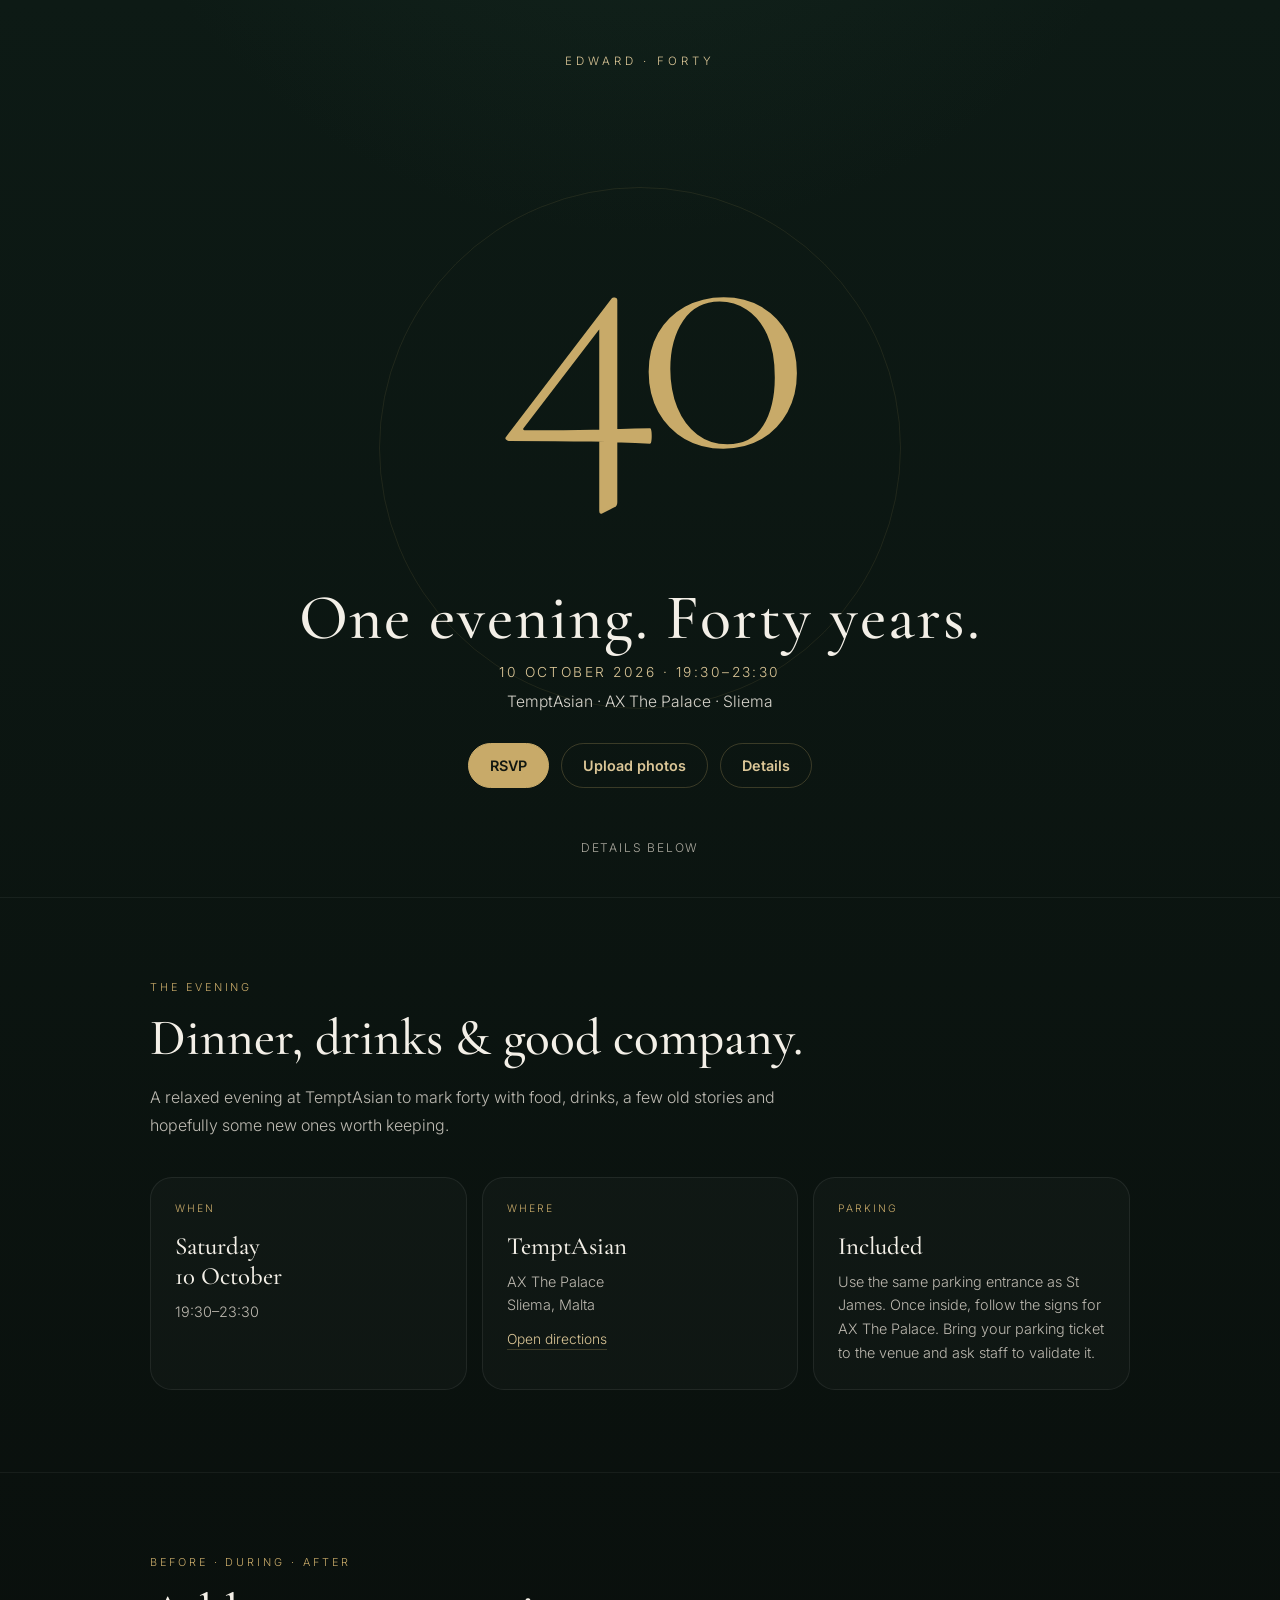
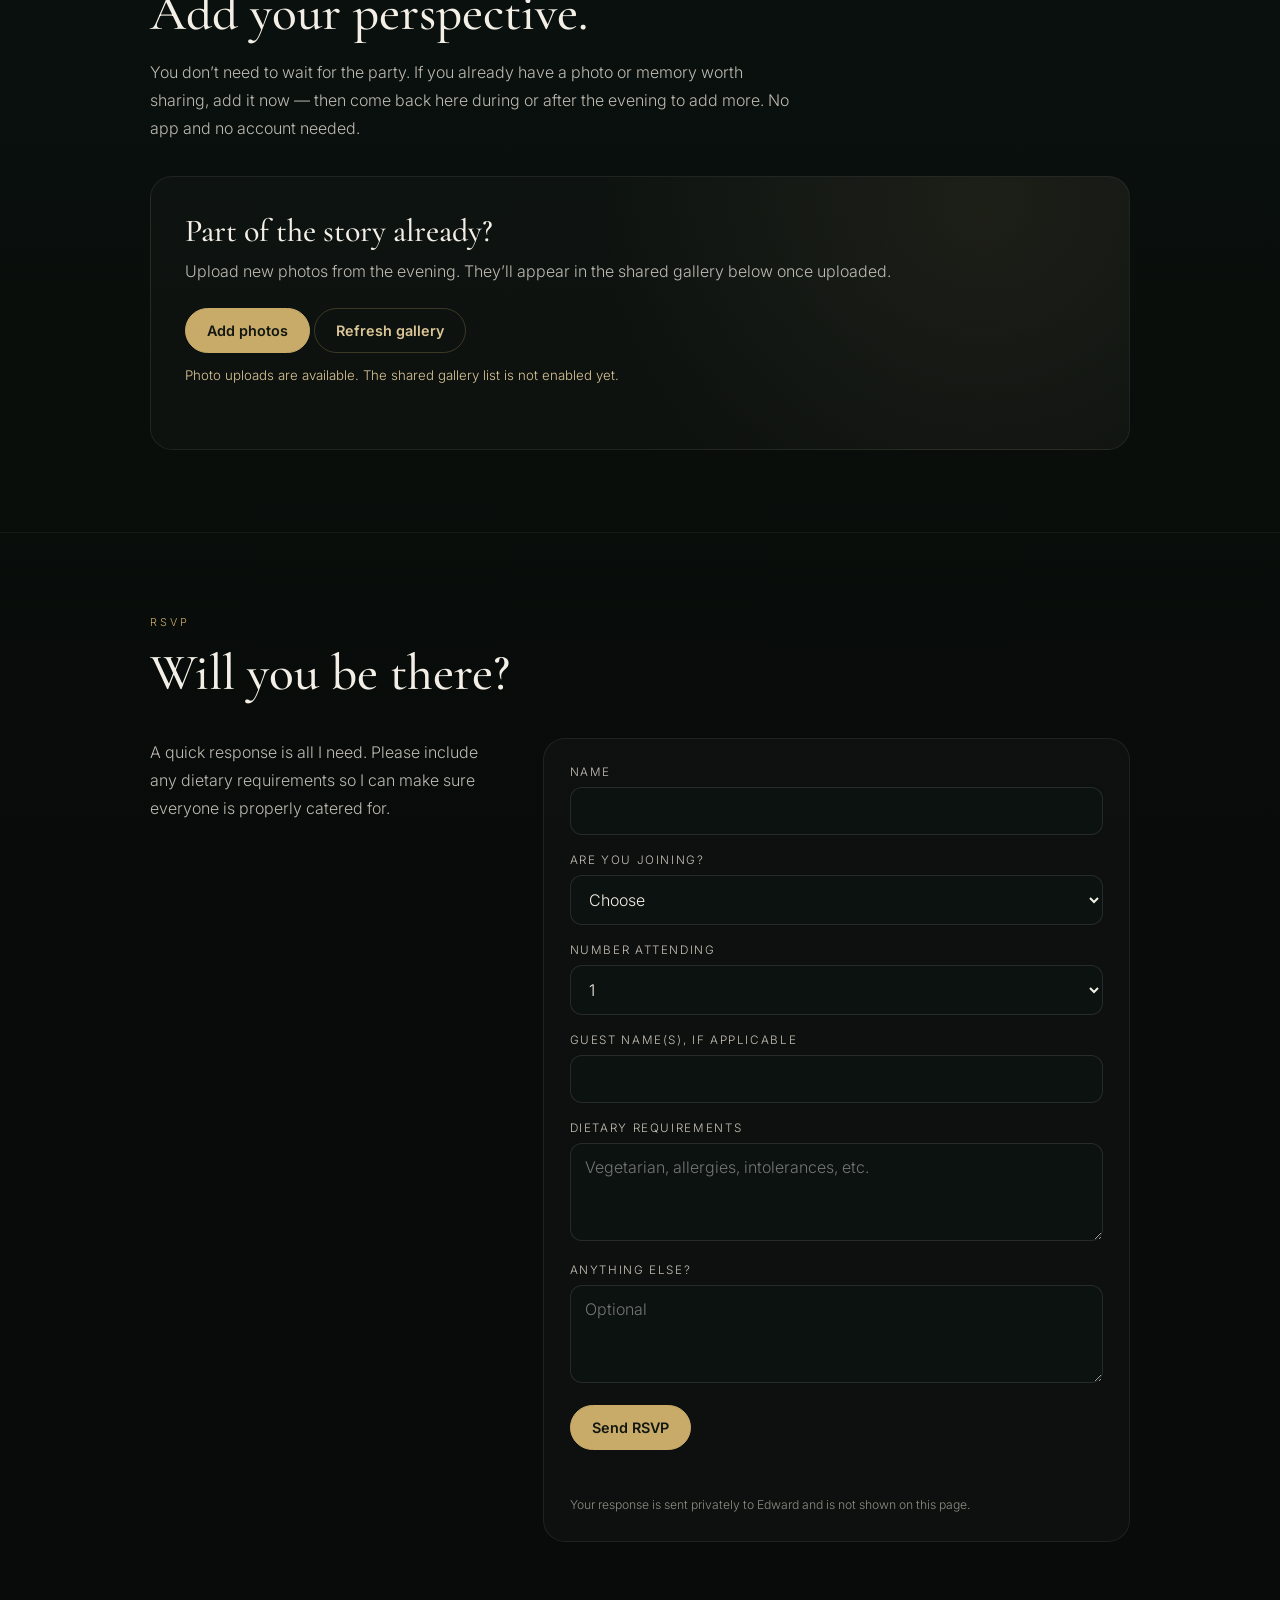
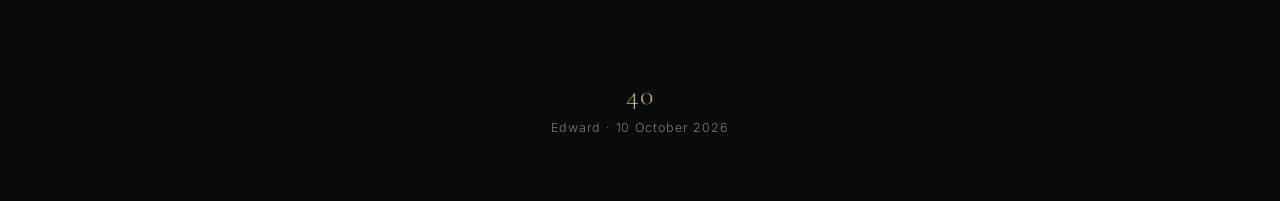
==== static/turning40/index.html @ 3f3319f3 "Turning 40 website" ====
<!doctype html>
<html lang="en">
<head>
  <meta charset="utf-8" />
  <meta name="viewport" content="width=device-width, initial-scale=1" />
  <meta name="theme-color" content="#0d1a15" />

  <title>Edward · 40</title>
  <meta name="description" content="Edward's 40th   10 October 2026 at TemptAsian, AX The Palace, Sliema." />

  <!-- WhatsApp / social preview -->
  <meta property="og:title" content="Edward · 40" />
  <meta property="og:description" content="10 October 2026 · TemptAsian · AX The Palace · Sliema" />
  <meta property="og:type" content="website" />
  <meta property="og:url" content="https://borggrech.com/turning40/" />
  <meta property="og:image" content="https://borggrech.com/turning40/share.jpg" />
  <meta name="twitter:card" content="summary_large_image" />

  <link rel="preconnect" href="https://fonts.googleapis.com">
  <link rel="preconnect" href="https://fonts.gstatic.com" crossorigin>
  <link href="https://fonts.googleapis.com/css2?family=Cormorant+Garamond:wght@500;600&family=Inter:wght@300;400;500;600&display=swap" rel="stylesheet">

  <style>
    :root{
      --pine:#0d1a15;
      --pine-2:#13271f;
      --black:#080b09;
      --gold:#c8aa69;
      --gold-soft:#dbc697;
      --ivory:#f3efe7;
      --muted:#aca99f;
      --line:rgba(200,170,105,.25);
      --panel:rgba(255,255,255,.025);
      --radius:22px;
      --max:980px;
    }

    *{box-sizing:border-box}
    html{scroll-behavior:smooth}
    body{
      margin:0;
      background:
        radial-gradient(circle at 50% -10%, rgba(45,85,66,.22), transparent 36rem),
        linear-gradient(180deg,var(--pine),var(--black) 72%);
      color:var(--ivory);
      font-family:Inter,system-ui,-apple-system,BlinkMacSystemFont,"Segoe UI",sans-serif;
      font-weight:300;
      min-height:100vh;
    }

    a{color:inherit}
    button,input,select,textarea{font:inherit}

    .wrap{
      width:min(calc(100% - 36px),var(--max));
      margin-inline:auto;
    }

    .hero{
      min-height:94vh;
      display:grid;
      place-items:center;
      padding:54px 0 42px;
      text-align:center;
      position:relative;
      overflow:hidden;
    }

    .hero::after{
      content:"";
      position:absolute;
      width:520px;
      height:520px;
      border:1px solid rgba(200,170,105,.11);
      border-radius:50%;
      filter:blur(.2px);
      pointer-events:none;
    }

    .hero-inner{position:relative;z-index:1;width:100%}

    .eyebrow{
      letter-spacing:.34em;
      text-transform:uppercase;
      font-size:.72rem;
      color:var(--gold-soft);
      margin-bottom:26px;
    }

    .forty-shell{
      width:min(76vw,560px);
      aspect-ratio:1.2/1;
      margin:0 auto 18px;
      display:grid;
      place-items:center;
      position:relative;
    }

    .forty-logo{
      width:100%;
      height:100%;
      object-fit:contain;
      filter:drop-shadow(0 24px 44px rgba(0,0,0,.26));
    }

    .forty-fallback{
      display:none;
      font-family:"Cormorant Garamond",Georgia,serif;
      font-size:clamp(12rem,34vw,23rem);
      line-height:.72;
      color:var(--gold);
      letter-spacing:-.08em;
    }

    h1{
      font-family:"Cormorant Garamond",Georgia,serif;
      font-size:clamp(2.25rem,6vw,4rem);
      font-weight:500;
      letter-spacing:.03em;
      margin:10px 0 8px;
    }

    .hero-date{
      color:var(--gold-soft);
      text-transform:uppercase;
      letter-spacing:.18em;
      font-size:.86rem;
      margin:0 0 12px;
    }

    .hero-place{
      color:#d7d4cc;
      font-size:.98rem;
      margin:0 0 32px;
    }

    .actions{
      display:flex;
      gap:12px;
      justify-content:center;
      flex-wrap:wrap;
    }

    .btn{
      appearance:none;
      border:1px solid var(--gold);
      background:var(--gold);
      color:#111710;
      border-radius:999px;
      padding:13px 21px;
      text-decoration:none;
      font-weight:600;
      font-size:.9rem;
      cursor:pointer;
      transition:.2s ease;
    }

    .btn:hover{transform:translateY(-1px);filter:brightness(1.04)}
    .btn.secondary{background:transparent;color:var(--gold-soft);border-color:var(--line)}
    .btn:disabled{opacity:.42;cursor:not-allowed;transform:none}

    .down{
      margin-top:52px;
      color:var(--muted);
      font-size:.75rem;
      letter-spacing:.15em;
      text-transform:uppercase;
    }

    section{
      padding:82px 0;
      border-top:1px solid rgba(255,255,255,.055);
    }

    .section-kicker{
      text-transform:uppercase;
      color:var(--gold);
      letter-spacing:.27em;
      font-size:.68rem;
      margin:0 0 13px;
    }

    .section-title{
      font-family:"Cormorant Garamond",Georgia,serif;
      font-weight:500;
      font-size:clamp(2.1rem,5vw,3.2rem);
      margin:0 0 14px;
    }

    .section-copy{
      color:#bdbab2;
      max-width:650px;
      line-height:1.75;
      margin:0;
    }

    .details-grid{
      display:grid;
      grid-template-columns:repeat(3,1fr);
      gap:15px;
      margin-top:38px;
    }

    .card{
      border:1px solid rgba(255,255,255,.07);
      background:var(--panel);
      border-radius:var(--radius);
      padding:24px;
      min-height:180px;
    }

    .card-label{
      text-transform:uppercase;
      letter-spacing:.19em;
      font-size:.65rem;
      color:var(--gold);
      margin-bottom:16px;
    }

    .card h3{
      font-family:"Cormorant Garamond",Georgia,serif;
      font-size:1.55rem;
      font-weight:500;
      margin:0 0 9px;
    }

    .card p{
      color:#bcb8af;
      line-height:1.65;
      font-size:.9rem;
      margin:0;
    }

    .text-link{
      display:inline-block;
      margin-top:14px;
      color:var(--gold-soft);
      text-decoration:none;
      border-bottom:1px solid var(--line);
      padding-bottom:2px;
      font-size:.86rem;
    }

    .rsvp-layout{
      display:grid;
      grid-template-columns:.75fr 1.25fr;
      gap:40px;
      align-items:start;
      margin-top:34px;
    }

    form{
      border:1px solid rgba(255,255,255,.07);
      border-radius:var(--radius);
      padding:26px;
      background:rgba(255,255,255,.025);
    }

    .field{margin-bottom:18px}
    label{
      display:block;
      font-size:.73rem;
      text-transform:uppercase;
      letter-spacing:.14em;
      color:#c8c2b7;
      margin-bottom:8px;
    }

    input,select,textarea{
      width:100%;
      border:1px solid rgba(255,255,255,.11);
      background:#0b120f;
      color:var(--ivory);
      border-radius:12px;
      padding:13px 14px;
      outline:none;
      transition:border-color .2s ease, box-shadow .2s ease;
    }

    input:focus,select:focus,textarea:focus{
      border-color:rgba(200,170,105,.7);
      box-shadow:0 0 0 3px rgba(200,170,105,.07);
    }

    textarea{min-height:98px;resize:vertical}

    .form-note{
      color:#8f8c85;
      font-size:.76rem;
      line-height:1.55;
      margin-top:12px;
    }

    .success{
      display:none;
      border:1px solid var(--line);
      border-radius:var(--radius);
      padding:30px;
      background:rgba(200,170,105,.06);
    }

    .success h3{
      font-family:"Cormorant Garamond",Georgia,serif;
      font-size:2rem;
      font-weight:500;
      margin:0 0 8px;
    }

    .success p{margin:0;color:#c9c5bc;line-height:1.65}

    .photo-panel{
      margin-top:34px;
      border:1px solid rgba(255,255,255,.07);
      border-radius:var(--radius);
      padding:34px;
      background:
        radial-gradient(circle at 85% 10%,rgba(200,170,105,.08),transparent 24rem),
        rgba(255,255,255,.02);
    }

    .photo-panel h3{
      font-family:"Cormorant Garamond",Georgia,serif;
      font-size:2rem;
      font-weight:500;
      margin:0 0 8px;
    }

    .photo-panel p{color:#bdbab2;line-height:1.7;margin:0 0 23px}

    .upload-status{
      margin-top:14px;
      min-height:20px;
      color:var(--gold-soft);
      font-size:.83rem;
    }

    .gallery{
      display:grid;
      grid-template-columns:repeat(3,1fr);
      gap:10px;
      margin-top:28px;
    }

    .gallery a{
      display:block;
      aspect-ratio:1/1;
      border-radius:14px;
      overflow:hidden;
      background:#111;
    }

    .gallery img{
      width:100%;
      height:100%;
      object-fit:cover;
      transition:transform .25s ease;
    }

    .gallery a:hover img{transform:scale(1.025)}

    footer{
      padding:54px 0 66px;
      text-align:center;
      color:#7f7d77;
      font-size:.78rem;
      letter-spacing:.08em;
    }

    .footer-mark{
      font-family:"Cormorant Garamond",Georgia,serif;
      font-size:1.75rem;
      color:var(--gold);
      margin-bottom:8px;
    }

    .hidden{display:none!important}

    @media(max-width:760px){
      .hero{min-height:88vh;padding-top:34px}
      .forty-shell{width:min(92vw,520px)}
      .details-grid{grid-template-columns:1fr}
      .card{min-height:auto}
      .rsvp-layout{grid-template-columns:1fr;gap:24px}
      .gallery{grid-template-columns:repeat(2,1fr)}
      section{padding:64px 0}
    }
  </style>
</head>

<body>
  <header class="hero">
    <div class="wrap hero-inner">
      <div class="eyebrow">Edward · Forty</div>

      <!--
        Replace "forty-logo.webp" with the final 40 artwork:
        baby Edward inside the 4, present-day Edward inside the 0.
      -->
      <div class="forty-shell" aria-label="40">
        <img
          class="forty-logo"
          src="forty-logo.webp"
          alt="40   then and now"
          onerror="this.style.display='none';document.querySelector('.forty-fallback').style.display='block';"
        />
        <div class="forty-fallback" aria-hidden="true">40</div>
      </div>

      <h1>One evening. Forty years.</h1>
      <p class="hero-date">10 October 2026 · 19:30–23:30</p>
      <p class="hero-place">TemptAsian · AX The Palace · Sliema</p>

      <div class="actions">
        <a class="btn" href="#rsvp">RSVP</a>
        <a class="btn secondary" href="#photos">Upload photos</a>
        <a class="btn secondary" href="#details">Details</a>
      </div>

      <div class="down">Details below</div>
    </div>
  </header>

  <main>
    <section id="details">
      <div class="wrap">
        <p class="section-kicker">The evening</p>
        <h2 class="section-title">Dinner, drinks & good company.</h2>
        <p class="section-copy">
          A relaxed evening at TemptAsian to mark forty   with food, drinks,
          a few old stories and hopefully some new ones worth keeping.
        </p>

        <div class="details-grid">
          <article class="card">
            <div class="card-label">When</div>
            <h3>Saturday<br>10 October</h3>
            <p>19:30–23:30</p>
          </article>

          <article class="card">
            <div class="card-label">Where</div>
            <h3>TemptAsian</h3>
            <p>AX The Palace<br>Sliema, Malta</p>
            <a
              class="text-link"
              href="https://www.google.com/maps/search/?api=1&query=AX+The+Palace+Sliema+Malta"
              target="_blank"
              rel="noopener"
            >Open directions</a>
          </article>

          <article class="card">
            <div class="card-label">Parking</div>
            <h3>Included</h3>
            <p>
              Use the same parking entrance as St James. Once inside, follow the
              signs for AX The Palace. Bring your parking ticket to the venue
              and ask staff to validate it.
            </p>
          </article>
        </div>
      </div>
    </section>


    <section id="photos">
      <div class="wrap">
        <p class="section-kicker">Before · during · after</p>
        <h2 class="section-title">Add your perspective.</h2>
        <p class="section-copy">
          You don’t need to wait for the party. If you already have a photo or memory
          worth sharing, add it now — then come back here during or after the evening
          to add more. No app and no account needed.
        </p>

        <div class="photo-panel">
          <h3>Part of the story already?</h3>
          <p>
            Upload new photos from the evening.
            They’ll appear in the shared gallery below once uploaded.
          </p>

          <button class="btn" id="uploadButton" type="button">Add photos</button>
          <input id="photoInput" type="file" accept="image/*" multiple hidden>
          <button class="btn secondary" id="refreshGallery" type="button">Refresh gallery</button>
          <div class="upload-status" id="uploadStatus"></div>

          <div class="gallery" id="gallery" aria-live="polite"></div>
        </div>
      </div>
    </section>

    <section id="rsvp">
      <div class="wrap">
        <p class="section-kicker">RSVP</p>
        <h2 class="section-title">Will you be there?</h2>

        <div class="rsvp-layout">
          <div>
            <p class="section-copy">
              A quick response is all I need. Please include any dietary
              requirements so I can make sure everyone is properly catered for.
            </p>
          </div>

          <div>
            <!--
              This form submits to a Google Apps Script Web App.
              Paste the deployment URL into CONFIG.appsScriptUrl below.
            -->
            <form id="rsvpForm" method="POST" target="rsvpTarget">
              <div class="field">
                <label for="name">Name</label>
                <input id="name" name="name" autocomplete="name" required />
              </div>

              <div class="field">
                <label for="attendance">Are you joining?</label>
                <select id="attendance" name="attendance" required>
                  <option value="" selected disabled>Choose</option>
                  <option value="Yes">Yes   I’ll be there</option>
                  <option value="No">Unfortunately not</option>
                </select>
              </div>

              <div class="field" id="guestCountField">
                <label for="guests">Number attending</label>
                <select id="guests" name="guests">
                  <option value="1">1</option>
                  <option value="2">2</option>
                </select>
              </div>

              <div class="field" id="guestNamesField">
                <label for="guest_names">Guest name(s), if applicable</label>
                <input id="guest_names" name="guest_names" />
              </div>

              <div class="field" id="dietaryField">
                <label for="dietary">Dietary requirements</label>
                <textarea
                  id="dietary"
                  name="dietary"
                  placeholder="Vegetarian, allergies, intolerances, etc."
                ></textarea>
              </div>

              <div class="field">
                <label for="message">Anything else?</label>
                <textarea id="message" name="message" placeholder="Optional"></textarea>
              </div>

              <!-- Simple honeypot -->
              <input
                type="text"
                name="website"
                tabindex="-1"
                autocomplete="off"
                style="position:absolute;left:-9999px"
                aria-hidden="true"
              />

              <button class="btn" type="submit" id="rsvpSubmit">Send RSVP</button>
              <div class="upload-status" id="rsvpStatus"></div>
              <div class="form-note">
                Your response is sent privately to Edward and is not shown on this page.
              </div>
            </form>

            <div class="success" id="rsvpSuccess">
              <h3>Thank you.</h3>
              <p>Your RSVP has been received.</p>
            </div>

            <iframe
              name="rsvpTarget"
              id="rsvpTarget"
              title="RSVP submission"
              style="display:none"
            ></iframe>
          </div>
        </div>
      </div>
    </section>

  </main>

  <footer>
    <div class="wrap">
      <div class="footer-mark">40</div>
      Edward · 10 October 2026
    </div>
  </footer>

  <script>
    /*
      ============================================================
      CONFIGURATION   ONLY CHANGE THESE FOUR VALUES
      ============================================================
    */
    const CONFIG = {
      appsScriptUrl: "https://script.google.com/macros/s/AKfycbxzZfdeSxLTN0NCeR6hBEv3B9SWfO51LnjLL9nYJSEYgpKKJeiLhZGHvjfBIHdZMEoN/exec",
      cloudName: "pjtptmqf",
      uploadPreset: "turning40_guest_uploads",
      galleryTag: "turning40"
    };

    /*
      RSVP
    */
    const rsvpForm = document.getElementById("rsvpForm");
    const rsvpTarget = document.getElementById("rsvpTarget");
    const rsvpSubmit = document.getElementById("rsvpSubmit");
    const rsvpSuccess = document.getElementById("rsvpSuccess");
    const rsvpStatus = document.getElementById("rsvpStatus");
    const attendance = document.getElementById("attendance");

    let rsvpSubmitted = false;

    if (!CONFIG.appsScriptUrl.startsWith("PASTE_")) {
      rsvpForm.action = CONFIG.appsScriptUrl;
    } else {
      rsvpSubmit.disabled = true;
      rsvpSubmit.textContent = "RSVP setup required";
    }

    attendance.addEventListener("change", () => {
      const coming = attendance.value === "Yes";
      document.getElementById("guestCountField").classList.toggle("hidden", !coming);
      document.getElementById("guestNamesField").classList.toggle("hidden", !coming);
      document.getElementById("dietaryField").classList.toggle("hidden", !coming);
    });

    let rsvpTimer = null;

    rsvpForm.addEventListener("submit", () => {
      rsvpSubmitted = true;
      rsvpSubmit.disabled = true;
      rsvpSubmit.textContent = "Sending…";
      rsvpStatus.textContent = "Sending your RSVP…";

      clearTimeout(rsvpTimer);
      rsvpTimer = setTimeout(() => {
        if (!rsvpSubmitted) return;
        rsvpStatus.textContent =
          "This is taking longer than expected. Please try again.";
        rsvpSubmit.disabled = false;
        rsvpSubmit.textContent = "Send RSVP";
      }, 20000);
    });

    /*
      The form posts into this hidden iframe. Google Apps Script can wrap
      HtmlService responses in its own sandboxed iframe, so a postMessage
      from the response is not always delivered back to this page.
      The iframe's load event is cross-origin safe and is enough here:
      if the Apps Script request completed, the target iframe loads.
    */
    rsvpTarget.addEventListener("load", () => {
      if (!rsvpSubmitted) return;

      clearTimeout(rsvpTimer);
      rsvpSubmitted = false;

      // Small pause avoids a visual flash while Google finishes the redirect.
      setTimeout(() => {
        rsvpForm.style.display = "none";
        rsvpSuccess.style.display = "block";
        rsvpSuccess.scrollIntoView({ behavior: "smooth", block: "center" });
      }, 250);
    });

    /*
      PHOTO UPLOAD
      Uses Cloudinary's unsigned Upload API directly instead of the modal
      Upload Widget. This is simpler and avoids iframe/widget-loading issues.
    */
    const uploadButton = document.getElementById("uploadButton");
    const photoInput = document.getElementById("photoInput");
    const uploadStatus = document.getElementById("uploadStatus");
    const refreshGallery = document.getElementById("refreshGallery");
    const gallery = document.getElementById("gallery");

    const cloudinaryReady =
      !CONFIG.cloudName.startsWith("PASTE_") &&
      !CONFIG.uploadPreset.startsWith("PASTE_");

    if (!cloudinaryReady) {
      uploadButton.disabled = true;
      refreshGallery.disabled = true;
      uploadStatus.textContent = "Photo sharing will open once the gallery is configured.";
    }

    uploadButton.addEventListener("click", () => {
      if (!cloudinaryReady) return;
      photoInput.value = "";
      photoInput.click();
    });

    photoInput.addEventListener("change", async () => {
      const files = Array.from(photoInput.files || []);
      if (!files.length) return;

      uploadButton.disabled = true;
      refreshGallery.disabled = true;

      let uploaded = 0;
      const failures = [];

      for (let i = 0; i < files.length; i++) {
        const file = files[i];

        if (!file.type.startsWith("image/")) {
          failures.push(`${file.name}: not an image`);
          continue;
        }

        // Keep guest uploads sensible for mobile use.
        if (file.size > 20 * 1024 * 1024) {
          failures.push(`${file.name}: larger than 20 MB`);
          continue;
        }

        uploadStatus.textContent =
          `Uploading ${i + 1} of ${files.length}…`;

        const formData = new FormData();
        formData.append("file", file);
        formData.append("upload_preset", CONFIG.uploadPreset);
        formData.append("tags", CONFIG.galleryTag);

        try {
          const response = await fetch(
            `https://api.cloudinary.com/v1_1/${CONFIG.cloudName}/image/upload`,
            {
              method: "POST",
              body: formData
            }
          );

          const data = await response.json().catch(() => ({}));

          if (!response.ok) {
            const detail =
              data && data.error && data.error.message
                ? data.error.message
                : `HTTP ${response.status}`;
            throw new Error(detail);
          }

          uploaded++;

          // Show the new image immediately, even if the tag-list endpoint
          // takes a moment to refresh.
          if (data.secure_url) {
            prependUploadedImage(data.secure_url);
          }
        } catch (err) {
          console.error("Cloudinary upload failed:", err);
          failures.push(`${file.name}: ${err.message || "upload failed"}`);
        }
      }

      uploadButton.disabled = false;
      refreshGallery.disabled = false;

      if (uploaded && !failures.length) {
        uploadStatus.textContent =
          `${uploaded} photo${uploaded === 1 ? "" : "s"} uploaded — thank you.`;
      } else if (uploaded) {
        uploadStatus.textContent =
          `${uploaded} uploaded. ${failures.length} failed: ${failures.join(" · ")}`;
      } else {
        uploadStatus.textContent =
          `Upload failed: ${failures.join(" · ") || "Please check the Cloudinary upload preset."}`;
      }

      // Refresh the shared list after Cloudinary has had a moment to update it.
      if (uploaded) {
        setTimeout(loadGallery, 1800);
      }
    });

    refreshGallery.addEventListener("click", loadGallery);

    function prependUploadedImage(url) {
      const link = document.createElement("a");
      link.href = url;
      link.target = "_blank";
      link.rel = "noopener";

      const img = document.createElement("img");
      img.src = url;
      img.loading = "lazy";
      img.alt = "Guest photo from Edward's 40th birthday";

      link.appendChild(img);
      gallery.prepend(link);
    }

    async function loadGallery() {
      if (!cloudinaryReady) return;

      const listUrl =
        `https://res.cloudinary.com/${CONFIG.cloudName}/image/list/${CONFIG.galleryTag}.json`;

      try {
        uploadStatus.textContent = "Loading photos…";

        const response = await fetch(listUrl, { cache: "no-store" });

        if (!response.ok) {
          throw new Error(
            `Gallery list returned HTTP ${response.status}. ` +
            `Uploading can still work; Cloudinary Resource List may be restricted.`
          );
        }

        const data = await response.json();
        const resources = (data.resources || [])
          .slice()
          .sort((a, b) => new Date(b.created_at) - new Date(a.created_at));

        gallery.innerHTML = "";

        if (!resources.length) {
          uploadStatus.textContent = "No photos yet. Be the first.";
          return;
        }

        resources.forEach((asset) => {
          const publicId = asset.public_id;
          const format = asset.format || "jpg";

          const thumb =
            `https://res.cloudinary.com/${CONFIG.cloudName}/image/upload/` +
            `f_auto,q_auto,c_fill,w_700,h_700/${publicId}.${format}`;

          const full =
            `https://res.cloudinary.com/${CONFIG.cloudName}/image/upload/` +
            `f_auto,q_auto,c_limit,w_1800/${publicId}.${format}`;

          const link = document.createElement("a");
          link.href = full;
          link.target = "_blank";
          link.rel = "noopener";

          const img = document.createElement("img");
          img.src = thumb;
          img.loading = "lazy";
          img.alt = "Guest photo from Edward's 40th birthday";

          link.appendChild(img);
          gallery.appendChild(link);
        });

        uploadStatus.textContent =
          `${resources.length} photo${resources.length === 1 ? "" : "s"} shared`;
      } catch (err) {
        console.error("Gallery load failed:", err);
        uploadStatus.textContent =
          "Photo uploads are available. The shared gallery list is not enabled yet.";
      }
    }

    if (cloudinaryReady) {
      loadGallery();
    }
  </script>
</body>
</html>
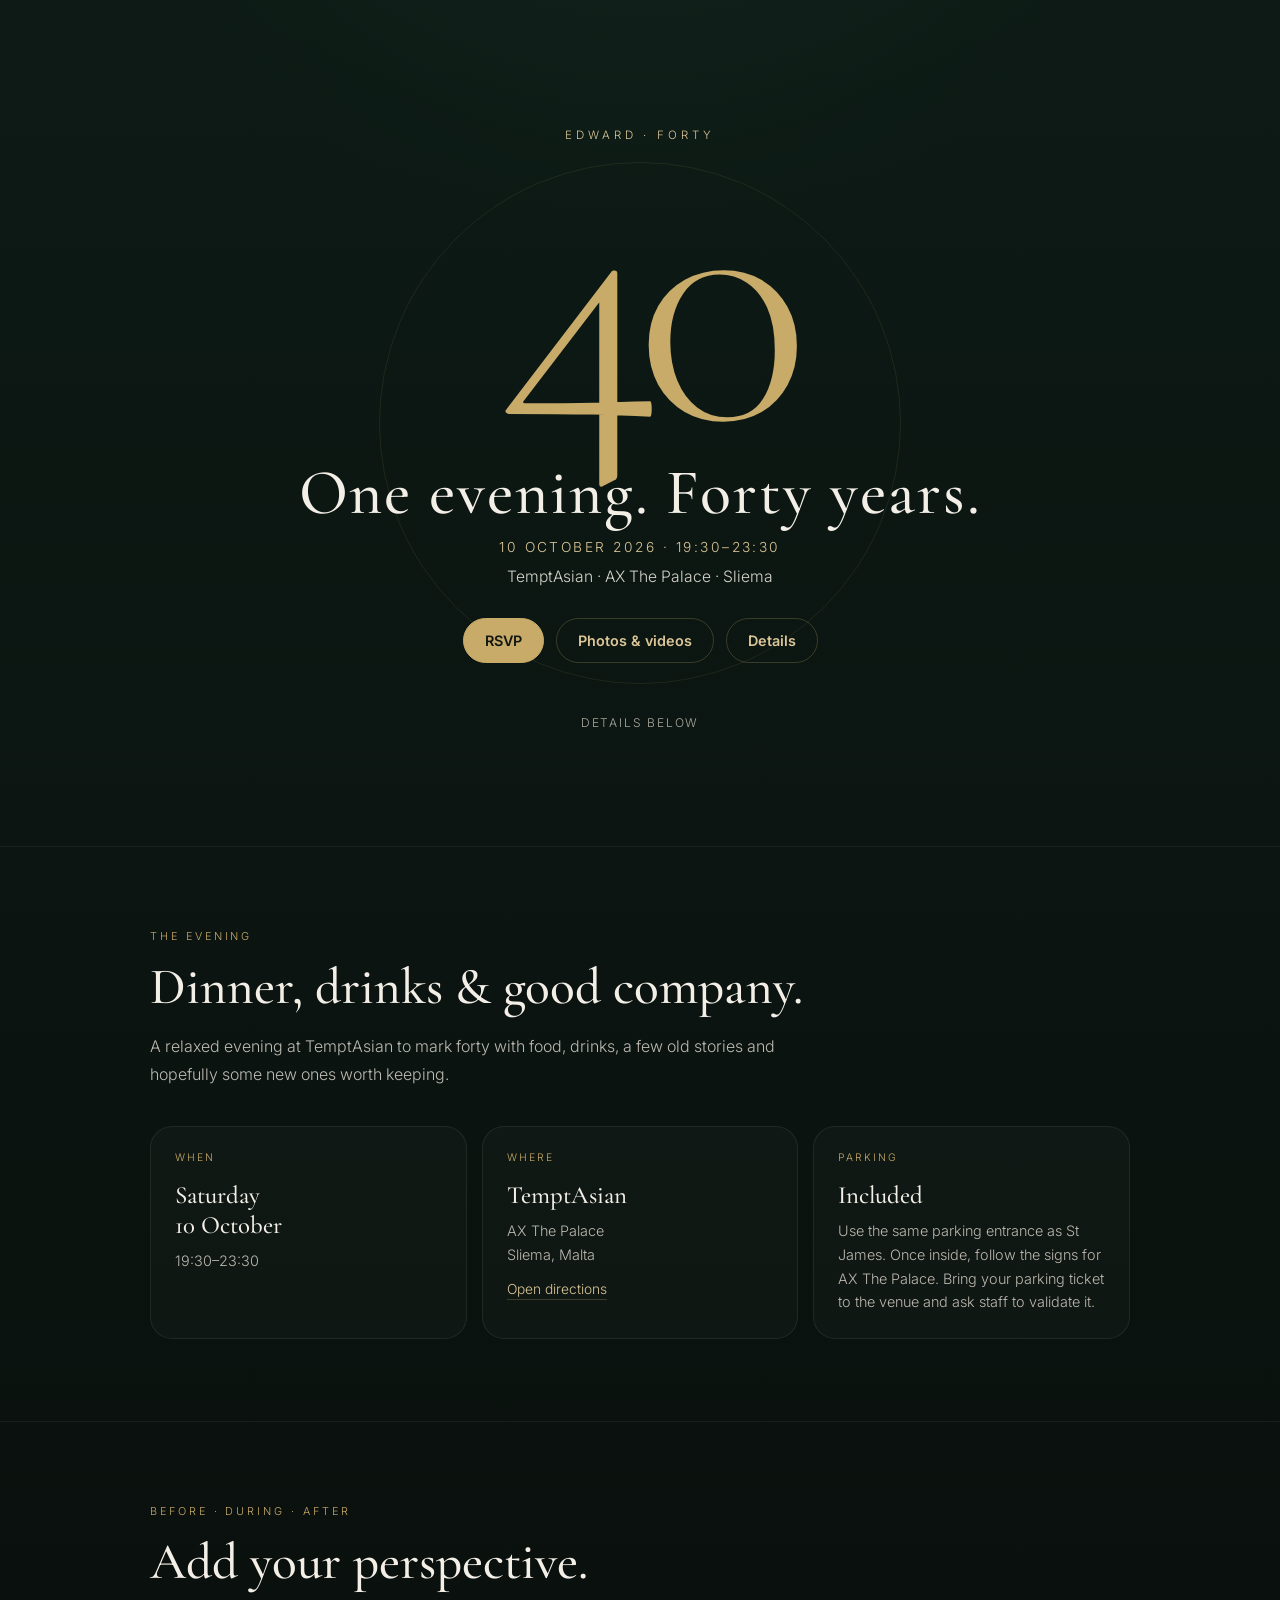
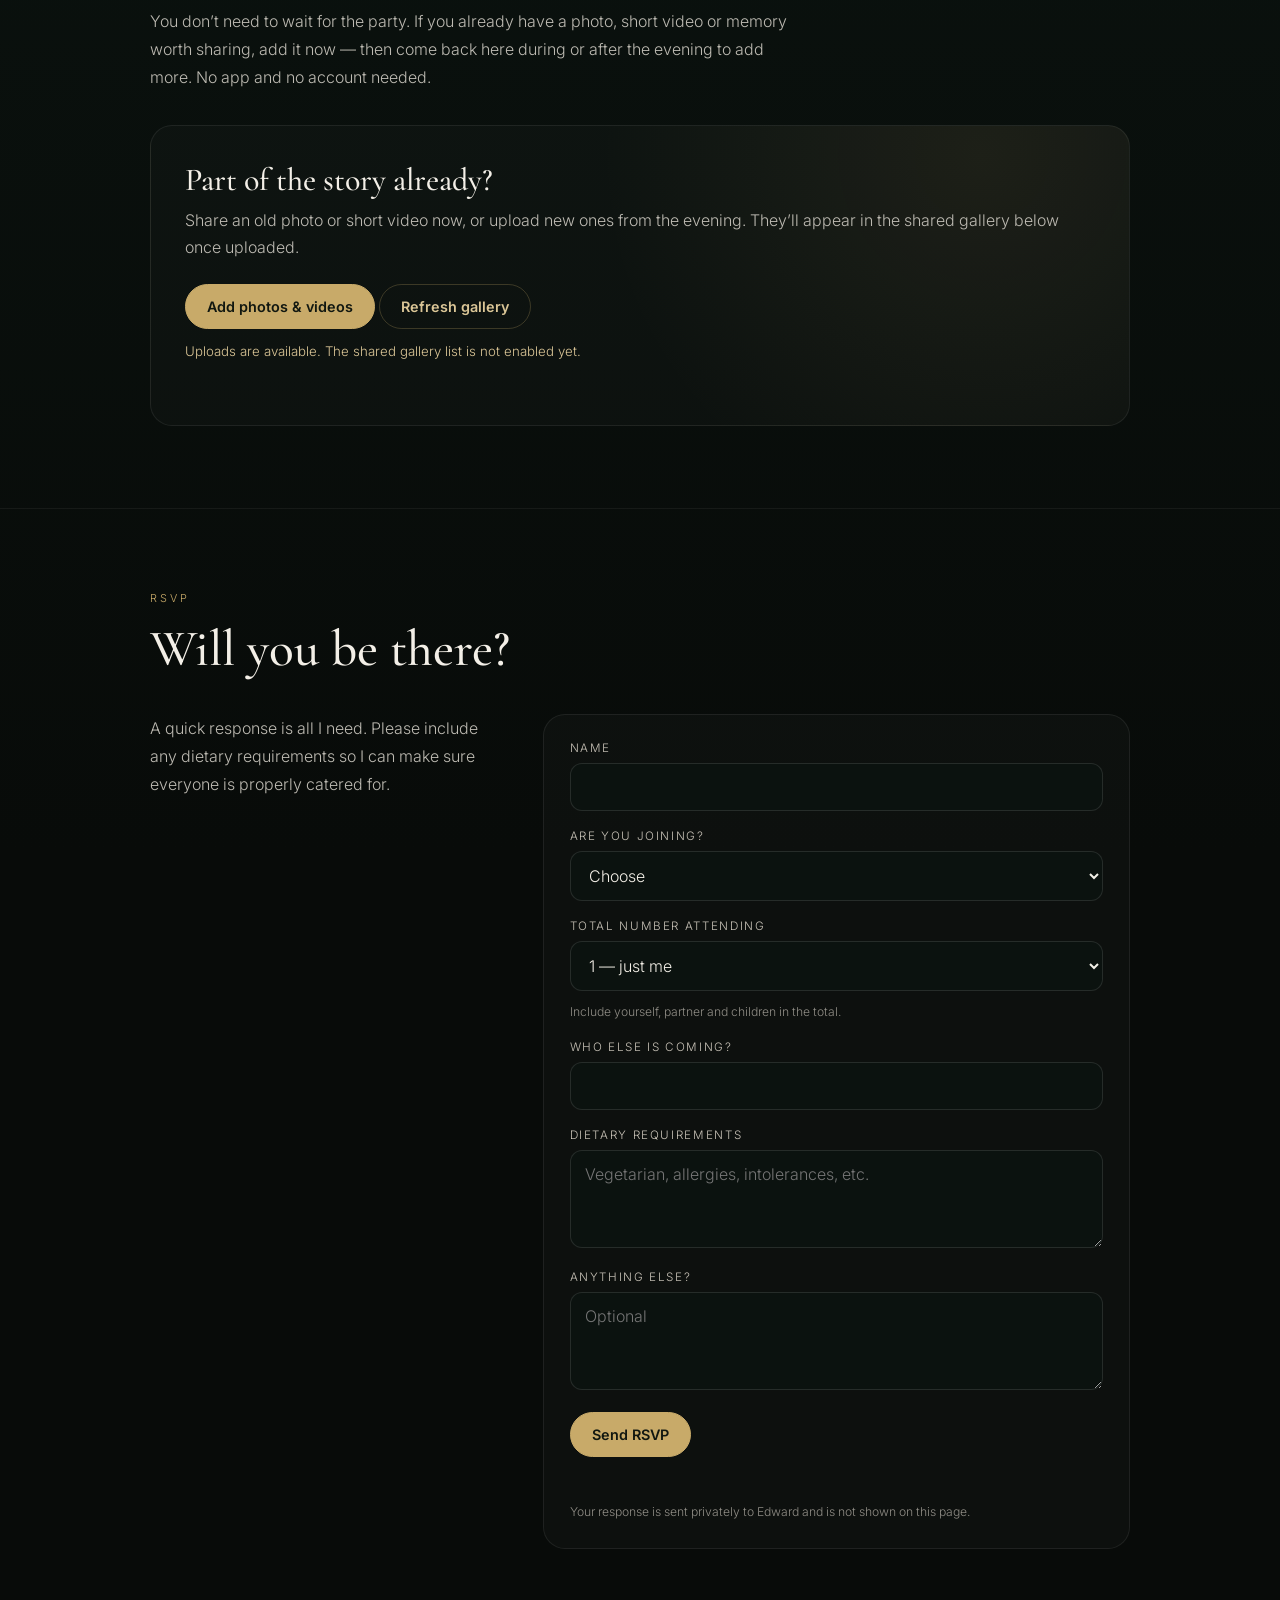
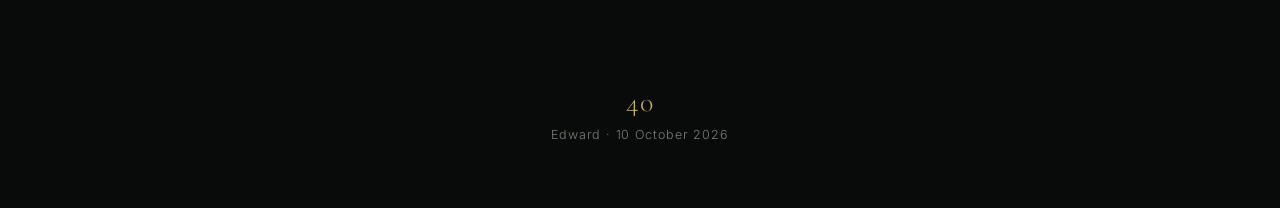
==== commit 410b5da5: "updated turning 40 website" ====
--- a/static/turning40/index.html
+++ b/static/turning40/index.html
@@ -88,18 +88,21 @@
     }
 
     .forty-shell{
-      width:min(76vw,560px);
-      aspect-ratio:1.2/1;
-      margin:0 auto 18px;
+      width:min(88vw,620px);
+      margin:0 auto 22px;
       display:grid;
       place-items:center;
       position:relative;
     }
 
     .forty-logo{
-      width:100%;
-      height:100%;
+      display:block;
+      width:auto;
+      height:auto;
+      max-width:100%;
+      max-height:68vh;
       object-fit:contain;
+      border-radius:18px;
       filter:drop-shadow(0 24px 44px rgba(0,0,0,.26));
     }
 
@@ -349,14 +352,23 @@
       background:#111;
     }
 
-    .gallery img{
+    .gallery img,
+    .gallery video{
       width:100%;
       height:100%;
       object-fit:cover;
+      display:block;
       transition:transform .25s ease;
     }
 
     .gallery a:hover img{transform:scale(1.025)}
+
+    .gallery-video{
+      aspect-ratio:1/1;
+      border-radius:14px;
+      overflow:hidden;
+      background:#111;
+    }
 
     footer{
       padding:54px 0 66px;
@@ -396,12 +408,21 @@
         Replace "forty-logo.webp" with the final 40 artwork:
         baby Edward inside the 4, present-day Edward inside the 0.
       -->
-      <div class="forty-shell" aria-label="40">
+      <div class="forty-shell" aria-label="Edward's 40th invitation artwork">
         <img
           class="forty-logo"
-          src="forty-logo.webp"
-          alt="40   then and now"
-          onerror="this.style.display='none';document.querySelector('.forty-fallback').style.display='block';"
+          src="invite.webp"
+          alt="Edward's 40th birthday invitation"
+          data-fallback="0"
+          onerror="
+            if (this.dataset.fallback === '0') {
+              this.dataset.fallback = '1';
+              this.src = 'forty-logo.webp';
+            } else {
+              this.style.display='none';
+              document.querySelector('.forty-fallback').style.display='block';
+            }
+          "
         />
         <div class="forty-fallback" aria-hidden="true">40</div>
       </div>
@@ -412,7 +433,7 @@
 
       <div class="actions">
         <a class="btn" href="#rsvp">RSVP</a>
-        <a class="btn secondary" href="#photos">Upload photos</a>
+        <a class="btn secondary" href="#photos">Photos & videos</a>
         <a class="btn secondary" href="#details">Details</a>
       </div>
 
@@ -468,20 +489,20 @@
         <p class="section-kicker">Before · during · after</p>
         <h2 class="section-title">Add your perspective.</h2>
         <p class="section-copy">
-          You don’t need to wait for the party. If you already have a photo or memory
-          worth sharing, add it now — then come back here during or after the evening
-          to add more. No app and no account needed.
+          You don’t need to wait for the party. If you already have a photo, short video
+          or memory worth sharing, add it now — then come back here during or after the
+          evening to add more. No app and no account needed.
         </p>
 
         <div class="photo-panel">
           <h3>Part of the story already?</h3>
           <p>
-            Upload new photos from the evening.
+            Share an old photo or short video now, or upload new ones from the evening.
             They’ll appear in the shared gallery below once uploaded.
           </p>
 
-          <button class="btn" id="uploadButton" type="button">Add photos</button>
-          <input id="photoInput" type="file" accept="image/*" multiple hidden>
+          <button class="btn" id="uploadButton" type="button">Add photos & videos</button>
+          <input id="photoInput" type="file" accept="image/*,video/*" multiple hidden>
           <button class="btn secondary" id="refreshGallery" type="button">Refresh gallery</button>
           <div class="upload-status" id="uploadStatus"></div>
 
@@ -524,15 +545,22 @@
               </div>
 
               <div class="field" id="guestCountField">
-                <label for="guests">Number attending</label>
+                <label for="guests">Total number attending</label>
                 <select id="guests" name="guests">
-                  <option value="1">1</option>
+                  <option value="1">1 — just me</option>
                   <option value="2">2</option>
+                  <option value="3">3</option>
+                  <option value="4">4</option>
+                  <option value="5">5</option>
+                  <option value="6">6</option>
+                  <option value="7">7</option>
+                  <option value="8">8</option>
                 </select>
+                <div class="form-note">Include yourself, partner and children in the total.</div>
               </div>
 
               <div class="field" id="guestNamesField">
-                <label for="guest_names">Guest name(s), if applicable</label>
+                <label for="guest_names">Who else is coming?</label>
                 <input id="guest_names" name="guest_names" />
               </div>
 
@@ -671,9 +699,9 @@
     });
 
     /*
-      PHOTO UPLOAD
-      Uses Cloudinary's unsigned Upload API directly instead of the modal
-      Upload Widget. This is simpler and avoids iframe/widget-loading issues.
+      PHOTO + VIDEO UPLOAD
+      Uses Cloudinary's unsigned Upload API directly.
+      /auto/upload lets Cloudinary detect image vs video automatically.
     */
     const uploadButton = document.getElementById("uploadButton");
     const photoInput = document.getElementById("photoInput");
@@ -688,7 +716,7 @@
     if (!cloudinaryReady) {
       uploadButton.disabled = true;
       refreshGallery.disabled = true;
-      uploadStatus.textContent = "Photo sharing will open once the gallery is configured.";
+      uploadStatus.textContent = "Photo and video sharing will open once the gallery is configured.";
     }
 
     uploadButton.addEventListener("click", () => {
@@ -709,15 +737,20 @@
 
       for (let i = 0; i < files.length; i++) {
         const file = files[i];
-
-        if (!file.type.startsWith("image/")) {
-          failures.push(`${file.name}: not an image`);
+        const isImage = file.type.startsWith("image/");
+        const isVideo = file.type.startsWith("video/");
+
+        if (!isImage && !isVideo) {
+          failures.push(`${file.name}: unsupported file type`);
           continue;
         }
 
-        // Keep guest uploads sensible for mobile use.
-        if (file.size > 20 * 1024 * 1024) {
-          failures.push(`${file.name}: larger than 20 MB`);
+        // Sensible guest-upload limits. Cloudinary may impose its own plan limits too.
+        const limit = isVideo ? 100 * 1024 * 1024 : 20 * 1024 * 1024;
+        if (file.size > limit) {
+          failures.push(
+            `${file.name}: larger than ${isVideo ? "100 MB" : "20 MB"}`
+          );
           continue;
         }
 
@@ -731,7 +764,7 @@
 
         try {
           const response = await fetch(
-            `https://api.cloudinary.com/v1_1/${CONFIG.cloudName}/image/upload`,
+            `https://api.cloudinary.com/v1_1/${CONFIG.cloudName}/auto/upload`,
             {
               method: "POST",
               body: formData
@@ -750,10 +783,8 @@
 
           uploaded++;
 
-          // Show the new image immediately, even if the tag-list endpoint
-          // takes a moment to refresh.
           if (data.secure_url) {
-            prependUploadedImage(data.secure_url);
+            prependUploadedAsset(data);
           }
         } catch (err) {
           console.error("Cloudinary upload failed:", err);
@@ -766,7 +797,7 @@
 
       if (uploaded && !failures.length) {
         uploadStatus.textContent =
-          `${uploaded} photo${uploaded === 1 ? "" : "s"} uploaded — thank you.`;
+          `${uploaded} item${uploaded === 1 ? "" : "s"} uploaded — thank you.`;
       } else if (uploaded) {
         uploadStatus.textContent =
           `${uploaded} uploaded. ${failures.length} failed: ${failures.join(" · ")}`;
@@ -775,7 +806,6 @@
           `Upload failed: ${failures.join(" · ") || "Please check the Cloudinary upload preset."}`;
       }
 
-      // Refresh the shared list after Cloudinary has had a moment to update it.
       if (uploaded) {
         setTimeout(loadGallery, 1800);
       }
@@ -783,14 +813,29 @@
 
     refreshGallery.addEventListener("click", loadGallery);
 
-    function prependUploadedImage(url) {
+    function prependUploadedAsset(asset) {
+      if (asset.resource_type === "video") {
+        const wrap = document.createElement("div");
+        wrap.className = "gallery-video";
+
+        const video = document.createElement("video");
+        video.src = asset.secure_url;
+        video.controls = true;
+        video.preload = "metadata";
+        video.playsInline = true;
+
+        wrap.appendChild(video);
+        gallery.prepend(wrap);
+        return;
+      }
+
       const link = document.createElement("a");
-      link.href = url;
+      link.href = asset.secure_url;
       link.target = "_blank";
       link.rel = "noopener";
 
       const img = document.createElement("img");
-      img.src = url;
+      img.src = asset.secure_url;
       img.loading = "lazy";
       img.alt = "Guest photo from Edward's 40th birthday";
 
@@ -798,39 +843,73 @@
       gallery.prepend(link);
     }
 
+    async function fetchResourceList(resourceType) {
+      const url =
+        `https://res.cloudinary.com/${CONFIG.cloudName}/${resourceType}/list/${CONFIG.galleryTag}.json`;
+
+      const response = await fetch(url, { cache: "no-store" });
+
+      if (!response.ok) {
+        throw new Error(`${resourceType} list returned HTTP ${response.status}`);
+      }
+
+      const data = await response.json();
+
+      return (data.resources || []).map((asset) => ({
+        ...asset,
+        resource_type: resourceType
+      }));
+    }
+
     async function loadGallery() {
       if (!cloudinaryReady) return;
 
-      const listUrl =
-        `https://res.cloudinary.com/${CONFIG.cloudName}/image/list/${CONFIG.galleryTag}.json`;
-
       try {
-        uploadStatus.textContent = "Loading photos…";
-
-        const response = await fetch(listUrl, { cache: "no-store" });
-
-        if (!response.ok) {
-          throw new Error(
-            `Gallery list returned HTTP ${response.status}. ` +
-            `Uploading can still work; Cloudinary Resource List may be restricted.`
-          );
-        }
-
-        const data = await response.json();
-        const resources = (data.resources || [])
-          .slice()
+        uploadStatus.textContent = "Loading photos & videos…";
+
+        // Ask Cloudinary separately for tagged images and videos.
+        const results = await Promise.allSettled([
+          fetchResourceList("image"),
+          fetchResourceList("video")
+        ]);
+
+        const resources = results
+          .filter((r) => r.status === "fulfilled")
+          .flatMap((r) => r.value)
           .sort((a, b) => new Date(b.created_at) - new Date(a.created_at));
 
+        const failedLists = results.filter((r) => r.status === "rejected");
+
         gallery.innerHTML = "";
 
         if (!resources.length) {
-          uploadStatus.textContent = "No photos yet. Be the first.";
+          if (failedLists.length === results.length) {
+            throw new Error("Cloudinary Resource List is restricted.");
+          }
+          uploadStatus.textContent = "Nothing shared yet. Be the first.";
           return;
         }
 
         resources.forEach((asset) => {
           const publicId = asset.public_id;
-          const format = asset.format || "jpg";
+          const format = asset.format || (asset.resource_type === "video" ? "mp4" : "jpg");
+
+          if (asset.resource_type === "video") {
+            const wrap = document.createElement("div");
+            wrap.className = "gallery-video";
+
+            const video = document.createElement("video");
+            video.src =
+              `https://res.cloudinary.com/${CONFIG.cloudName}/video/upload/` +
+              `q_auto/${publicId}.${format}`;
+            video.controls = true;
+            video.preload = "metadata";
+            video.playsInline = true;
+
+            wrap.appendChild(video);
+            gallery.appendChild(wrap);
+            return;
+          }
 
           const thumb =
             `https://res.cloudinary.com/${CONFIG.cloudName}/image/upload/` +
@@ -855,11 +934,11 @@
         });
 
         uploadStatus.textContent =
-          `${resources.length} photo${resources.length === 1 ? "" : "s"} shared`;
+          `${resources.length} shared item${resources.length === 1 ? "" : "s"}`;
       } catch (err) {
         console.error("Gallery load failed:", err);
         uploadStatus.textContent =
-          "Photo uploads are available. The shared gallery list is not enabled yet.";
+          "Uploads are available. The shared gallery list is not enabled yet.";
       }
     }
 
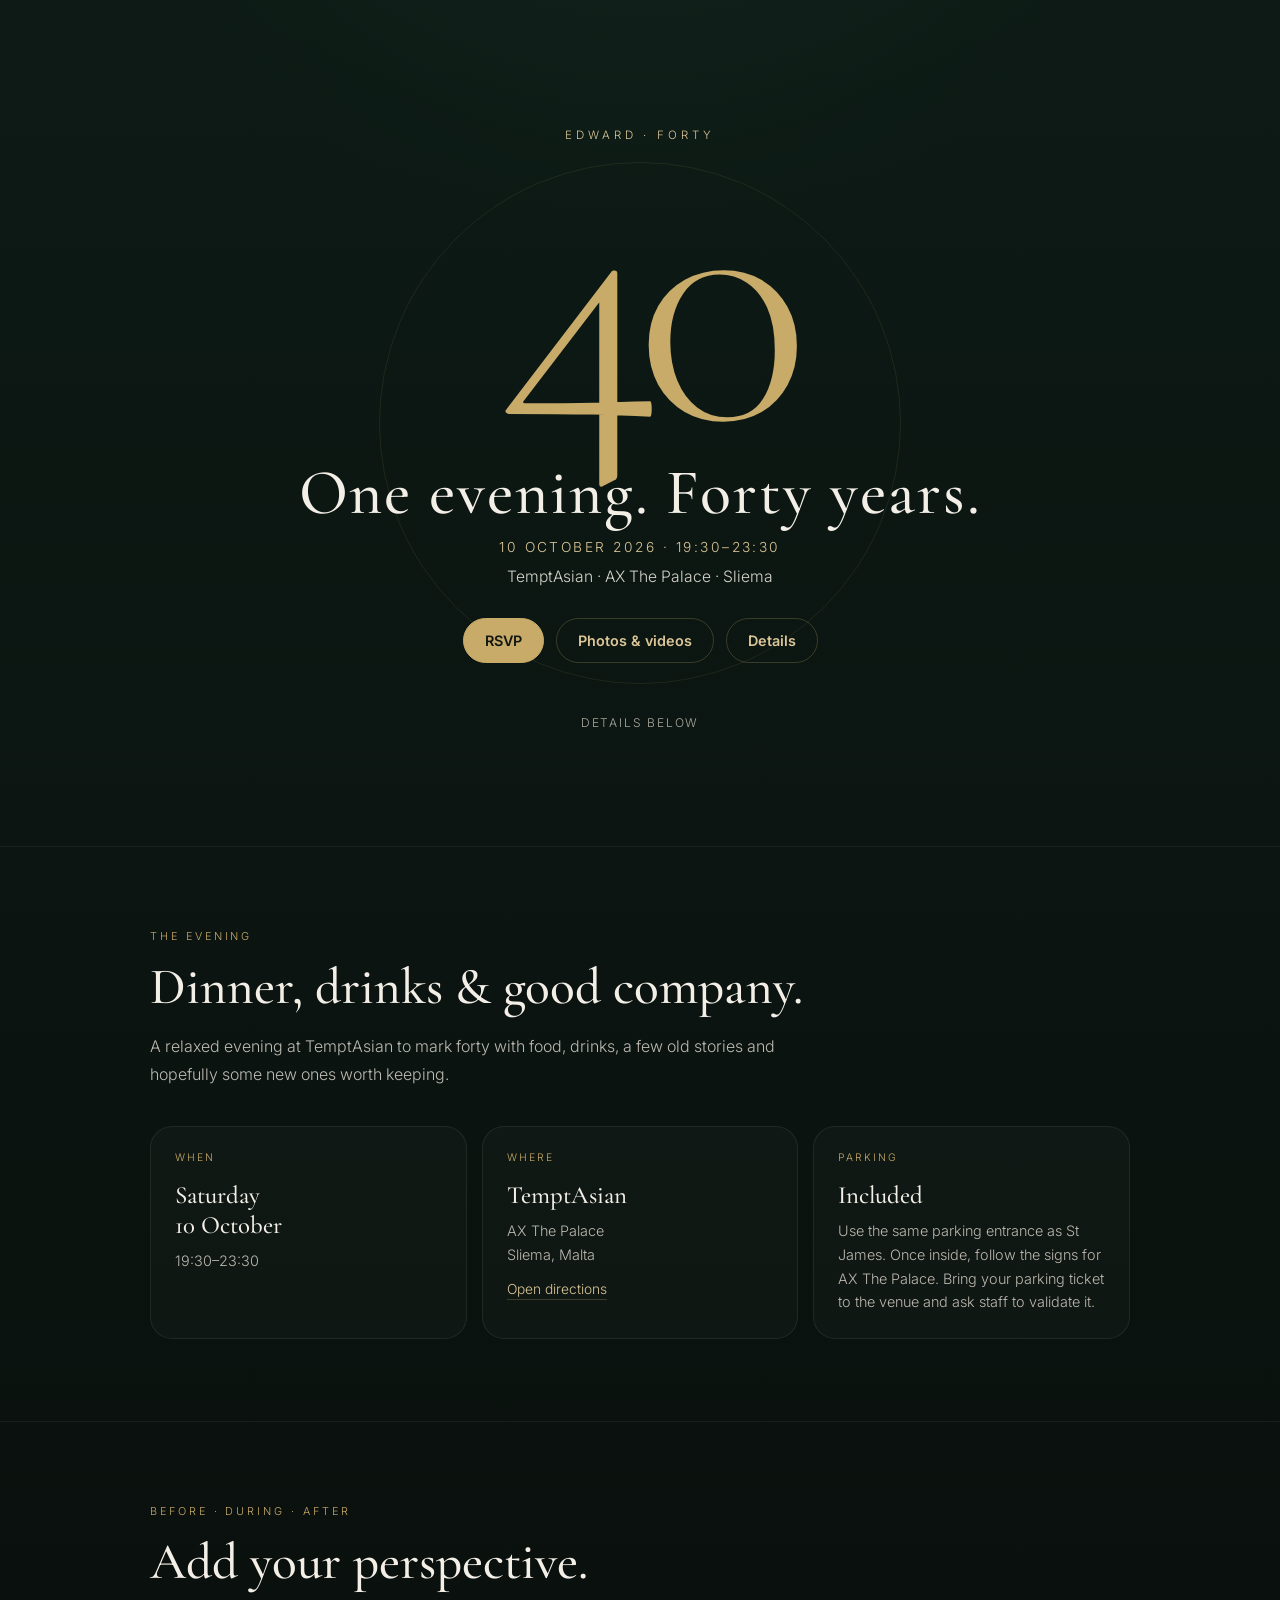
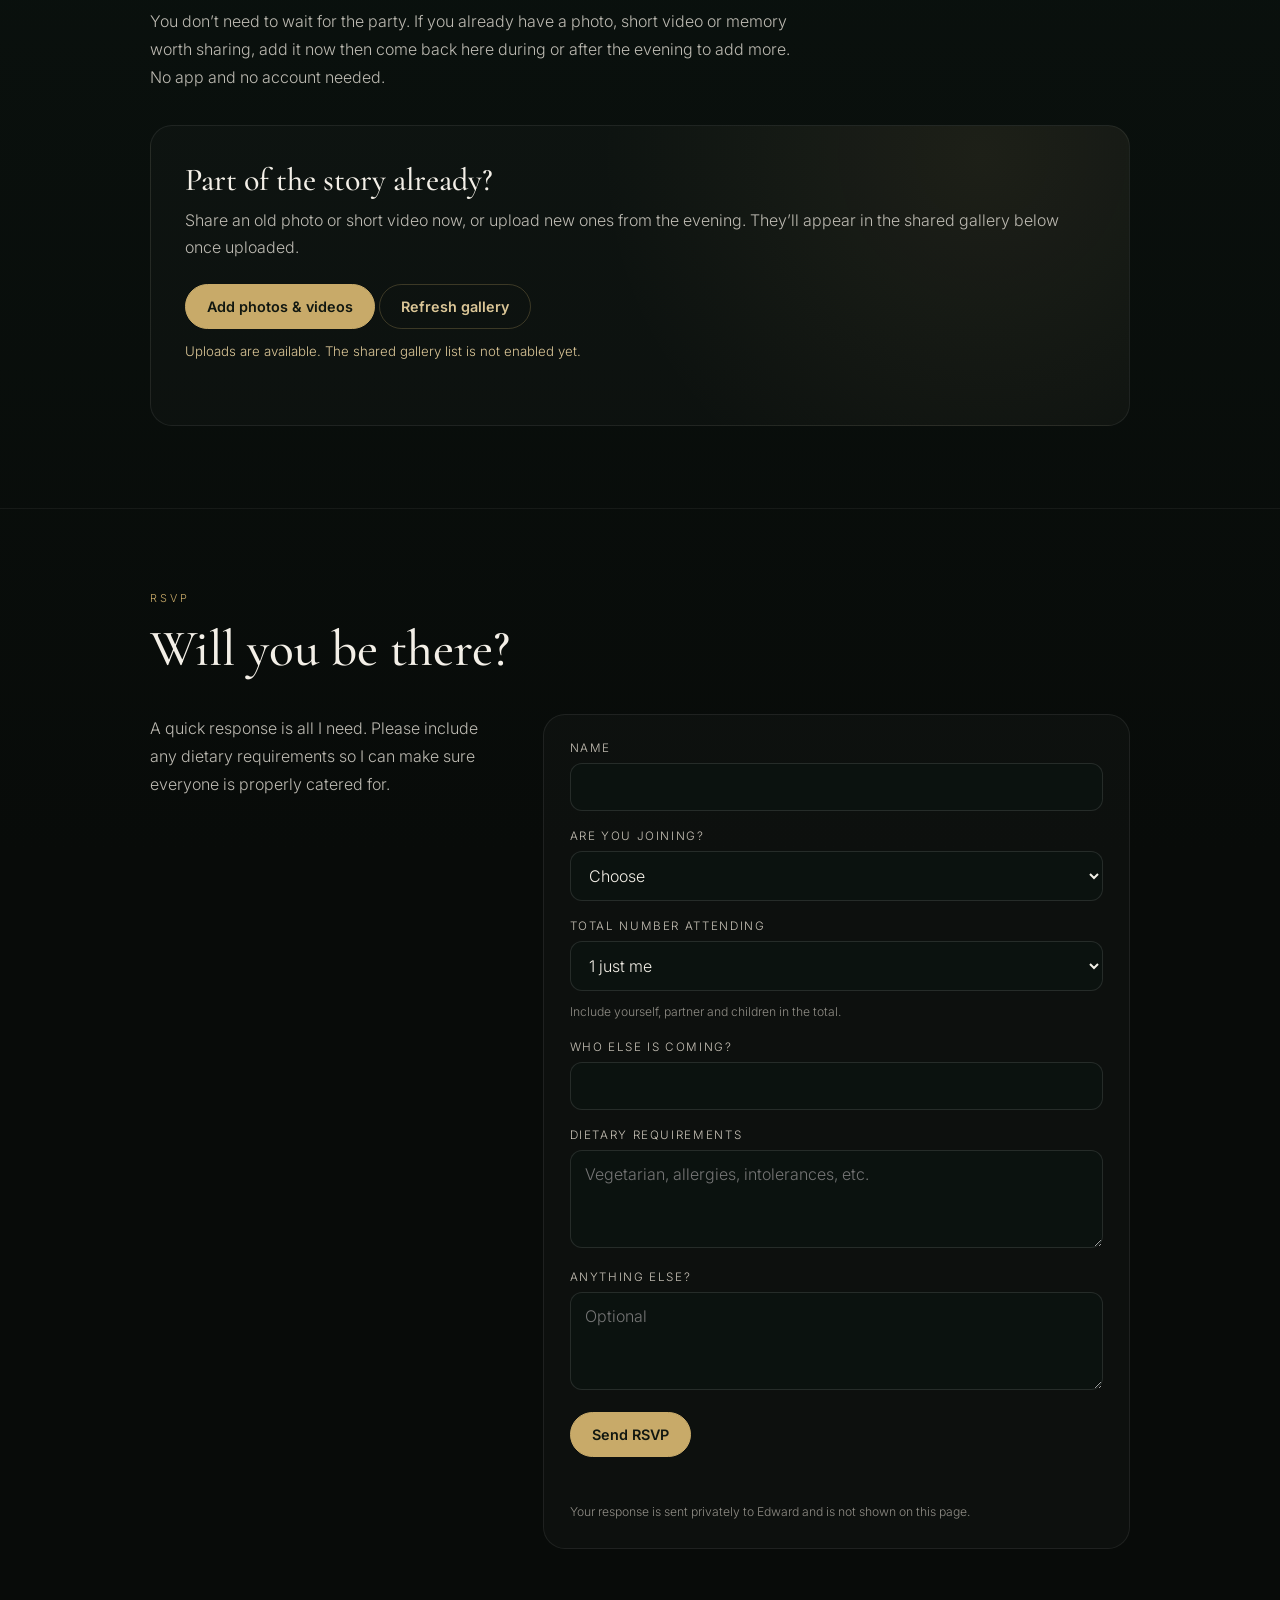
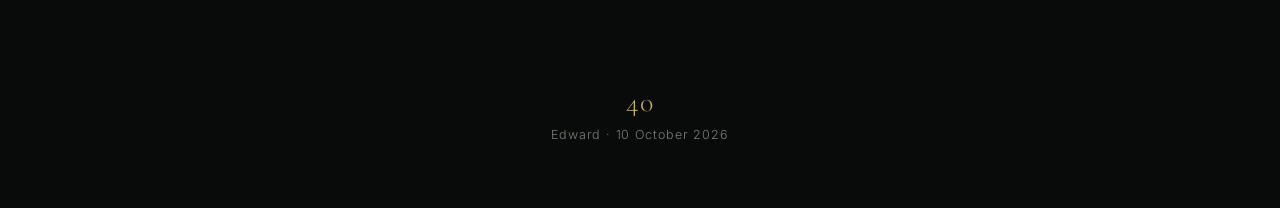
==== commit c4d92d02: "removed em-dashes" ====
--- a/static/turning40/index.html
+++ b/static/turning40/index.html
@@ -490,7 +490,7 @@
         <h2 class="section-title">Add your perspective.</h2>
         <p class="section-copy">
           You don’t need to wait for the party. If you already have a photo, short video
-          or memory worth sharing, add it now — then come back here during or after the
+          or memory worth sharing, add it now  then come back here during or after the
           evening to add more. No app and no account needed.
         </p>
 
@@ -547,7 +547,7 @@
               <div class="field" id="guestCountField">
                 <label for="guests">Total number attending</label>
                 <select id="guests" name="guests">
-                  <option value="1">1 — just me</option>
+                  <option value="1">1  just me</option>
                   <option value="2">2</option>
                   <option value="3">3</option>
                   <option value="4">4</option>
@@ -797,7 +797,7 @@
 
       if (uploaded && !failures.length) {
         uploadStatus.textContent =
-          `${uploaded} item${uploaded === 1 ? "" : "s"} uploaded — thank you.`;
+          `${uploaded} item${uploaded === 1 ? "" : "s"} uploaded  thank you.`;
       } else if (uploaded) {
         uploadStatus.textContent =
           `${uploaded} uploaded. ${failures.length} failed: ${failures.join(" · ")}`;
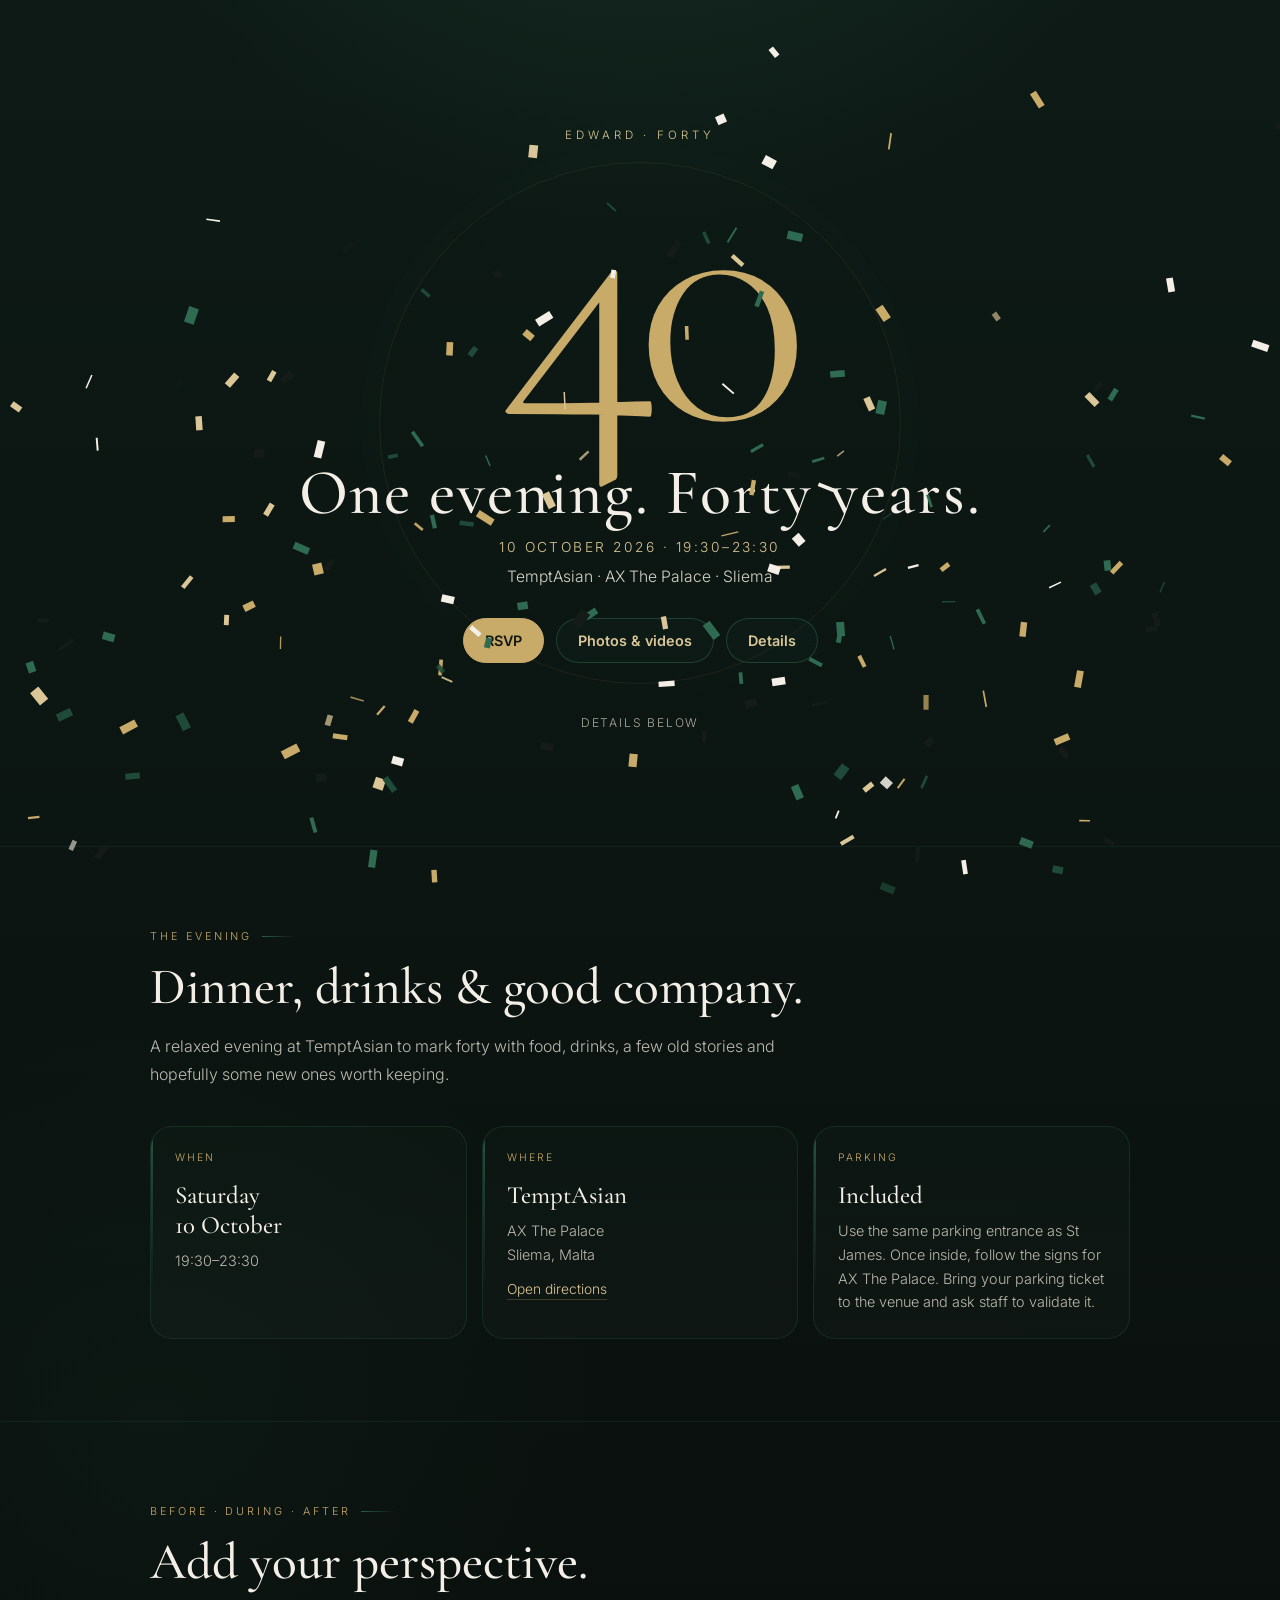
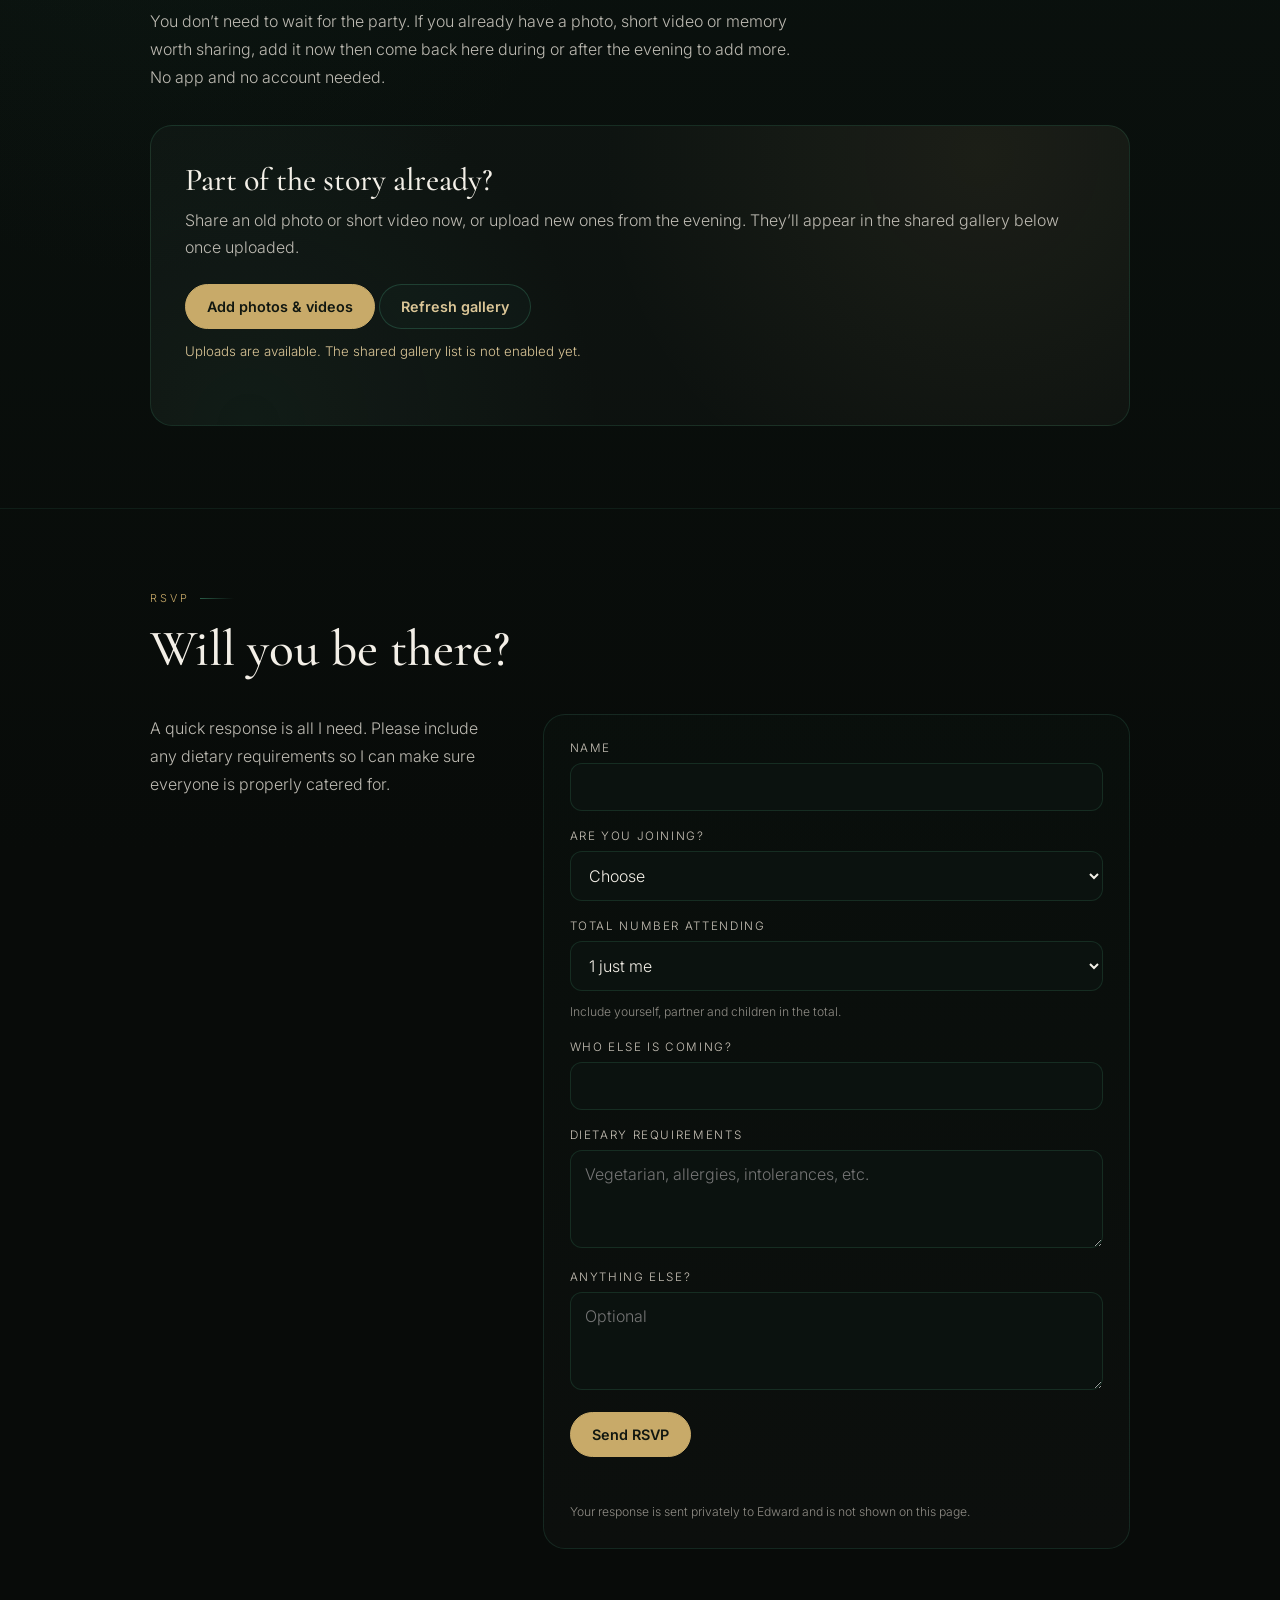
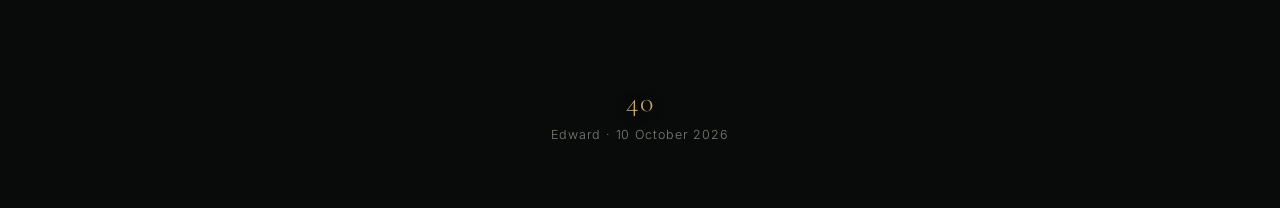
==== commit 426061ab: "added green hue & invite photo" ====
--- a/static/turning40/index.html
+++ b/static/turning40/index.html
@@ -24,6 +24,9 @@
     :root{
       --pine:#0d1a15;
       --pine-2:#13271f;
+      --pine-accent:#1f4a39;
+      --pine-soft:#2f6a52;
+      --pine-glow:rgba(47,106,82,.18);
       --black:#080b09;
       --gold:#c8aa69;
       --gold-soft:#dbc697;
@@ -40,7 +43,8 @@
     body{
       margin:0;
       background:
-        radial-gradient(circle at 50% -10%, rgba(45,85,66,.22), transparent 36rem),
+        radial-gradient(circle at 50% -10%, rgba(47,106,82,.28), transparent 36rem),
+        radial-gradient(circle at 12% 42%, rgba(31,74,57,.10), transparent 28rem),
         linear-gradient(180deg,var(--pine),var(--black) 72%);
       color:var(--ivory);
       font-family:Inter,system-ui,-apple-system,BlinkMacSystemFont,"Segoe UI",sans-serif;
@@ -71,7 +75,8 @@
       position:absolute;
       width:520px;
       height:520px;
-      border:1px solid rgba(200,170,105,.11);
+      border:1px solid rgba(200,170,105,.10);
+      box-shadow:0 0 0 18px rgba(31,74,57,.035);
       border-radius:50%;
       filter:blur(.2px);
       pointer-events:none;
@@ -159,7 +164,15 @@
     }
 
     .btn:hover{transform:translateY(-1px);filter:brightness(1.04)}
-    .btn.secondary{background:transparent;color:var(--gold-soft);border-color:var(--line)}
+    .btn.secondary{
+      background:rgba(31,74,57,.10);
+      color:var(--gold-soft);
+      border-color:rgba(47,106,82,.48);
+    }
+    .btn.secondary:hover{
+      background:rgba(47,106,82,.18);
+      border-color:rgba(47,106,82,.72);
+    }
     .btn:disabled{opacity:.42;cursor:not-allowed;transform:none}
 
     .down{
@@ -172,7 +185,7 @@
 
     section{
       padding:82px 0;
-      border-top:1px solid rgba(255,255,255,.055);
+      border-top:1px solid rgba(47,106,82,.18);
     }
 
     .section-kicker{
@@ -181,6 +194,17 @@
       letter-spacing:.27em;
       font-size:.68rem;
       margin:0 0 13px;
+      display:flex;
+      align-items:center;
+      gap:10px;
+    }
+
+    .section-kicker::after{
+      content:"";
+      width:34px;
+      height:1px;
+      background:linear-gradient(90deg,var(--pine-soft),transparent);
+      opacity:.85;
     }
 
     .section-title{
@@ -205,11 +229,23 @@
     }
 
     .card{
-      border:1px solid rgba(255,255,255,.07);
-      background:var(--panel);
+      border:1px solid rgba(47,106,82,.26);
+      background:
+        linear-gradient(180deg,rgba(31,74,57,.07),rgba(255,255,255,.018));
       border-radius:var(--radius);
       padding:24px;
       min-height:180px;
+      position:relative;
+      overflow:hidden;
+    }
+
+    .card::before{
+      content:"";
+      position:absolute;
+      inset:0 auto 0 0;
+      width:2px;
+      background:linear-gradient(180deg,var(--pine-soft),transparent 78%);
+      opacity:.75;
     }
 
     .card-label{
@@ -253,10 +289,11 @@
     }
 
     form{
-      border:1px solid rgba(255,255,255,.07);
+      border:1px solid rgba(47,106,82,.28);
       border-radius:var(--radius);
       padding:26px;
-      background:rgba(255,255,255,.025);
+      background:
+        linear-gradient(180deg,rgba(31,74,57,.06),rgba(255,255,255,.02));
     }
 
     .field{margin-bottom:18px}
@@ -271,7 +308,7 @@
 
     input,select,textarea{
       width:100%;
-      border:1px solid rgba(255,255,255,.11);
+      border:1px solid rgba(47,106,82,.30);
       background:#0b120f;
       color:var(--ivory);
       border-radius:12px;
@@ -281,8 +318,10 @@
     }
 
     input:focus,select:focus,textarea:focus{
-      border-color:rgba(200,170,105,.7);
-      box-shadow:0 0 0 3px rgba(200,170,105,.07);
+      border-color:rgba(200,170,105,.70);
+      box-shadow:
+        0 0 0 3px rgba(200,170,105,.06),
+        0 0 0 6px rgba(47,106,82,.035);
     }
 
     textarea{min-height:98px;resize:vertical}
@@ -313,11 +352,12 @@
 
     .photo-panel{
       margin-top:34px;
-      border:1px solid rgba(255,255,255,.07);
+      border:1px solid rgba(47,106,82,.30);
       border-radius:var(--radius);
       padding:34px;
       background:
-        radial-gradient(circle at 85% 10%,rgba(200,170,105,.08),transparent 24rem),
+        radial-gradient(circle at 85% 10%,rgba(200,170,105,.07),transparent 24rem),
+        radial-gradient(circle at 10% 100%,rgba(47,106,82,.11),transparent 22rem),
         rgba(255,255,255,.02);
     }
 
@@ -383,9 +423,24 @@
       font-size:1.75rem;
       color:var(--gold);
       margin-bottom:8px;
+      text-shadow:0 0 24px rgba(47,106,82,.22);
     }
 
     .hidden{display:none!important}
+
+    /* Opening confetti  full-screen, non-interactive and temporary */
+    #confettiCanvas{
+      position:fixed;
+      inset:0;
+      width:100%;
+      height:100%;
+      pointer-events:none;
+      z-index:9999;
+    }
+
+    @media (prefers-reduced-motion: reduce){
+      #confettiCanvas{display:none}
+    }
 
     @media(max-width:760px){
       .hero{min-height:88vh;padding-top:34px}
@@ -400,6 +455,7 @@
 </head>
 
 <body>
+  <canvas id="confettiCanvas" aria-hidden="true"></canvas>
   <header class="hero">
     <div class="wrap hero-inner">
       <div class="eyebrow">Edward · Forty</div>
@@ -946,5 +1002,167 @@
       loadGallery();
     }
   </script>
+
+  <script>
+    /*
+      OPENING CONFETTI
+      A short, elegant burst using the party palette:
+      muted gold, pine green, ivory and charcoal.
+      No external library required.
+    */
+    (() => {
+      if (window.matchMedia("(prefers-reduced-motion: reduce)").matches) return;
+
+      const canvas = document.getElementById("confettiCanvas");
+      if (!canvas) return;
+
+      const ctx = canvas.getContext("2d");
+      const colors = ["#c8aa69", "#dbc697", "#2f6a52", "#1f4a39", "#f3efe7", "#151b18"];
+      const particles = [];
+      let width = 0;
+      let height = 0;
+      let dpr = 1;
+      let animationFrame = null;
+
+      function resize() {
+        dpr = Math.min(window.devicePixelRatio || 1, 2);
+        width = window.innerWidth;
+        height = window.innerHeight;
+        canvas.width = Math.floor(width * dpr);
+        canvas.height = Math.floor(height * dpr);
+        canvas.style.width = width + "px";
+        canvas.style.height = height + "px";
+        ctx.setTransform(dpr, 0, 0, dpr, 0, 0);
+      }
+
+      function rand(min, max) {
+        return Math.random() * (max - min) + min;
+      }
+
+      function makeParticle(originX, originY, sideBias = 0) {
+        const angle = rand(-Math.PI * 0.88, -Math.PI * 0.12);
+        const speed = rand(9, 19);
+
+        return {
+          x: originX,
+          y: originY,
+          vx: Math.cos(angle) * speed + sideBias,
+          vy: Math.sin(angle) * speed - rand(2, 7),
+          gravity: rand(0.18, 0.34),
+          drag: rand(0.985, 0.995),
+          rotation: rand(0, Math.PI * 2),
+          rotationSpeed: rand(-0.24, 0.24),
+          w: rand(6, 11),
+          h: rand(10, 18),
+          color: colors[Math.floor(Math.random() * colors.length)],
+          life: rand(110, 170),
+          age: 0,
+          wobble: rand(0, Math.PI * 2),
+          wobbleSpeed: rand(0.05, 0.11)
+        };
+      }
+
+      function burst() {
+        resize();
+
+        const count = width < 700 ? 115 : 175;
+        const leftX = width * 0.18;
+        const rightX = width * 0.82;
+        const baseY = height * 0.88;
+
+        // Two upward bursts from the lower corners, meeting over the hero.
+        for (let i = 0; i < count; i++) {
+          const useLeft = i % 2 === 0;
+          particles.push(
+            makeParticle(
+              useLeft ? leftX : rightX,
+              baseY + rand(-18, 18),
+              useLeft ? rand(1, 5) : rand(-5, -1)
+            )
+          );
+        }
+
+        // Smaller central pop for a true "opening explosion".
+        const centerCount = width < 700 ? 35 : 55;
+        for (let i = 0; i < centerCount; i++) {
+          const angle = rand(0, Math.PI * 2);
+          const speed = rand(4, 10);
+          particles.push({
+            x: width / 2 + rand(-16, 16),
+            y: height * 0.30 + rand(-8, 8),
+            vx: Math.cos(angle) * speed,
+            vy: Math.sin(angle) * speed,
+            gravity: rand(0.12, 0.24),
+            drag: rand(0.985, 0.995),
+            rotation: rand(0, Math.PI * 2),
+            rotationSpeed: rand(-0.2, 0.2),
+            w: rand(5, 9),
+            h: rand(8, 15),
+            color: colors[Math.floor(Math.random() * colors.length)],
+            life: rand(90, 135),
+            age: 0,
+            wobble: rand(0, Math.PI * 2),
+            wobbleSpeed: rand(0.05, 0.11)
+          });
+        }
+
+        animate();
+      }
+
+      function animate() {
+        ctx.clearRect(0, 0, width, height);
+
+        let active = 0;
+
+        for (const p of particles) {
+          if (p.age >= p.life) continue;
+          active++;
+
+          p.age++;
+          p.vx *= p.drag;
+          p.vy = p.vy * p.drag + p.gravity;
+          p.wobble += p.wobbleSpeed;
+          p.x += p.vx + Math.sin(p.wobble) * 0.55;
+          p.y += p.vy;
+          p.rotation += p.rotationSpeed;
+
+          const fadeStart = p.life * 0.72;
+          const alpha = p.age > fadeStart
+            ? Math.max(0, 1 - (p.age - fadeStart) / (p.life - fadeStart))
+            : 1;
+
+          ctx.save();
+          ctx.globalAlpha = alpha;
+          ctx.translate(p.x, p.y);
+          ctx.rotate(p.rotation);
+
+          // Slight 3D flip illusion.
+          const flip = Math.cos(p.age * 0.16 + p.wobble);
+          ctx.scale(Math.max(0.18, Math.abs(flip)), 1);
+
+          ctx.fillStyle = p.color;
+          ctx.fillRect(-p.w / 2, -p.h / 2, p.w, p.h);
+          ctx.restore();
+        }
+
+        if (active > 0) {
+          animationFrame = requestAnimationFrame(animate);
+        } else {
+          ctx.clearRect(0, 0, width, height);
+          canvas.remove();
+          if (animationFrame) cancelAnimationFrame(animationFrame);
+          window.removeEventListener("resize", resize);
+        }
+      }
+
+      window.addEventListener("resize", resize);
+
+      // Let the hero render first, then fire.
+      window.addEventListener("load", () => {
+        setTimeout(burst, 180);
+      }, { once: true });
+    })();
+  </script>
+
 </body>
 </html>
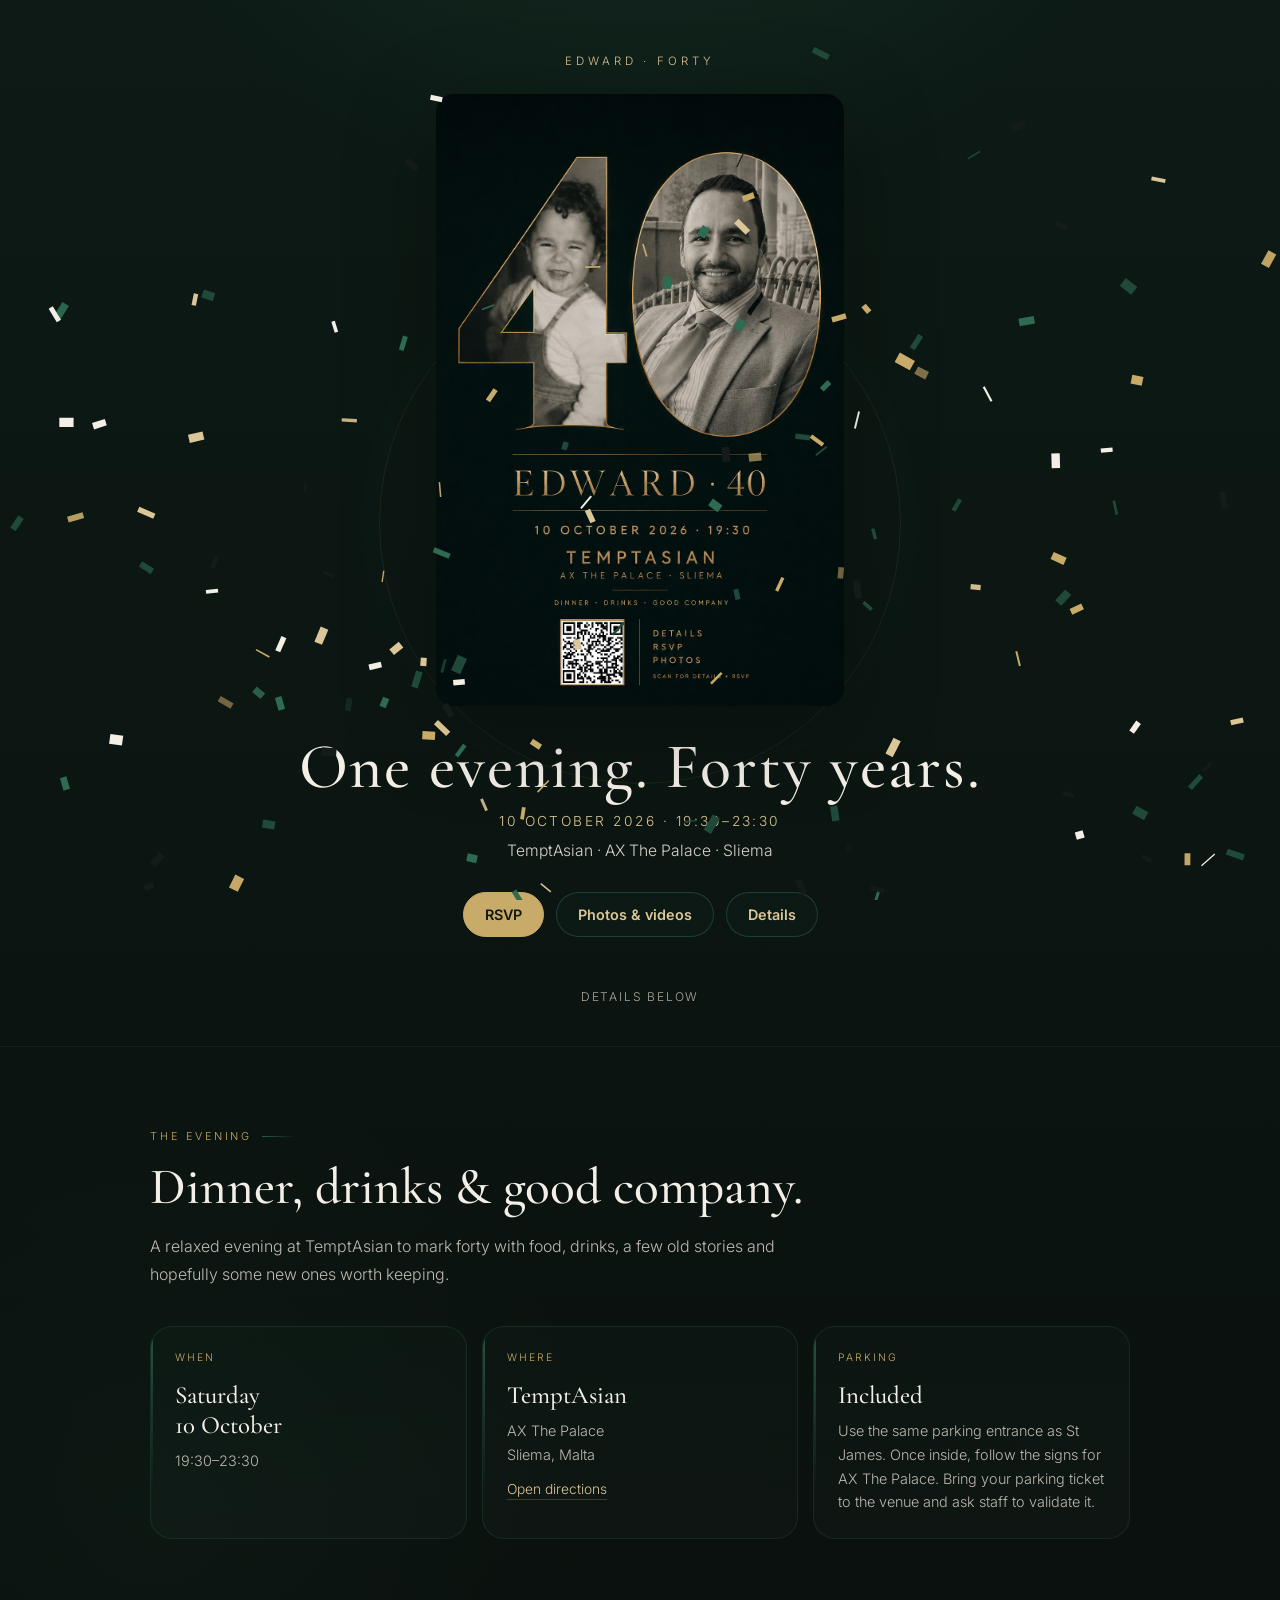
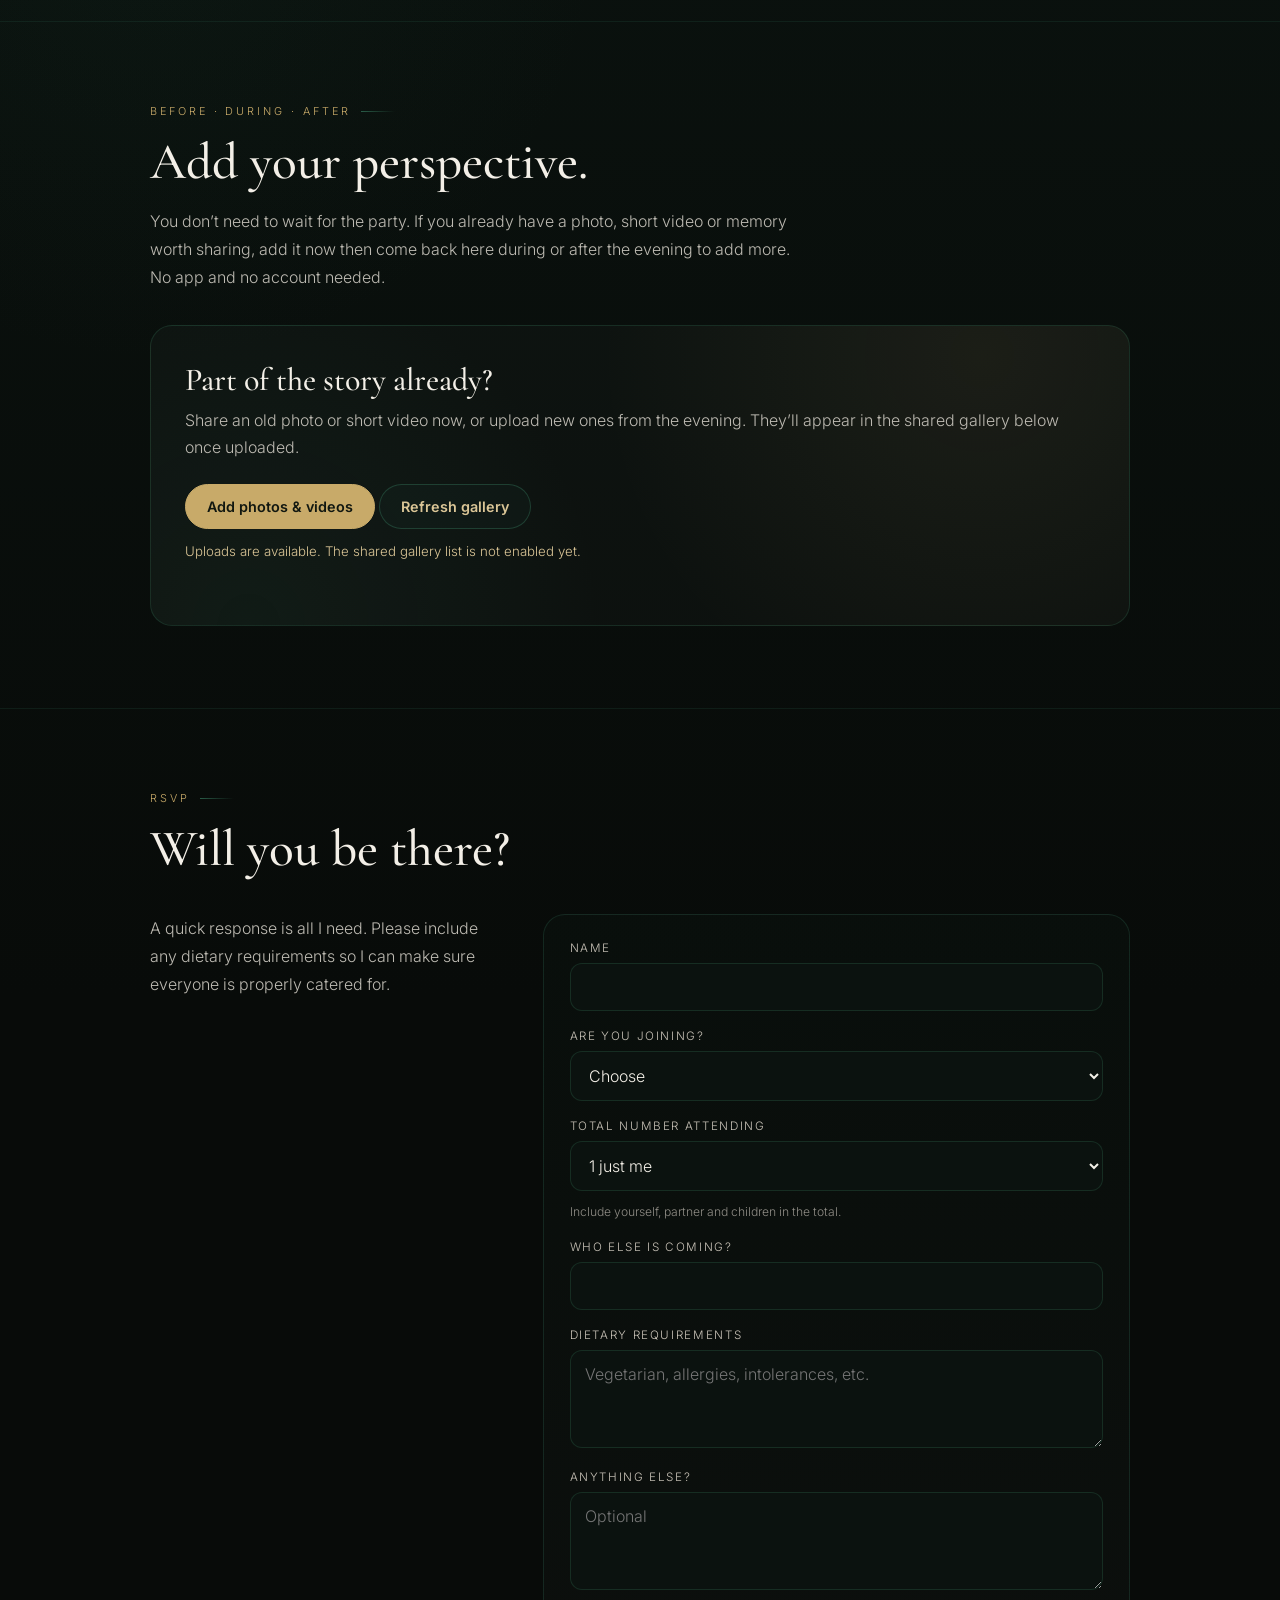
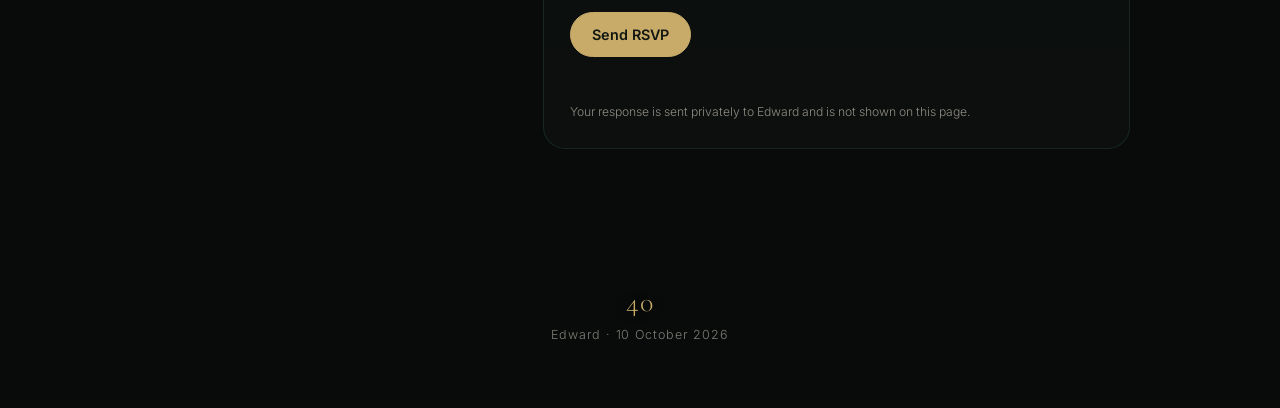
==== commit 34d20015: "updated again" ====
--- a/static/turning40/index.html
+++ b/static/turning40/index.html
@@ -467,12 +467,15 @@
       <div class="forty-shell" aria-label="Edward's 40th invitation artwork">
         <img
           class="forty-logo"
-          src="invite.webp"
+          src="share.jpg"
           alt="Edward's 40th birthday invitation"
           data-fallback="0"
           onerror="
             if (this.dataset.fallback === '0') {
               this.dataset.fallback = '1';
+              this.src = 'invite.webp';
+            } else if (this.dataset.fallback === '1') {
+              this.dataset.fallback = '2';
               this.src = 'forty-logo.webp';
             } else {
               this.style.display='none';
